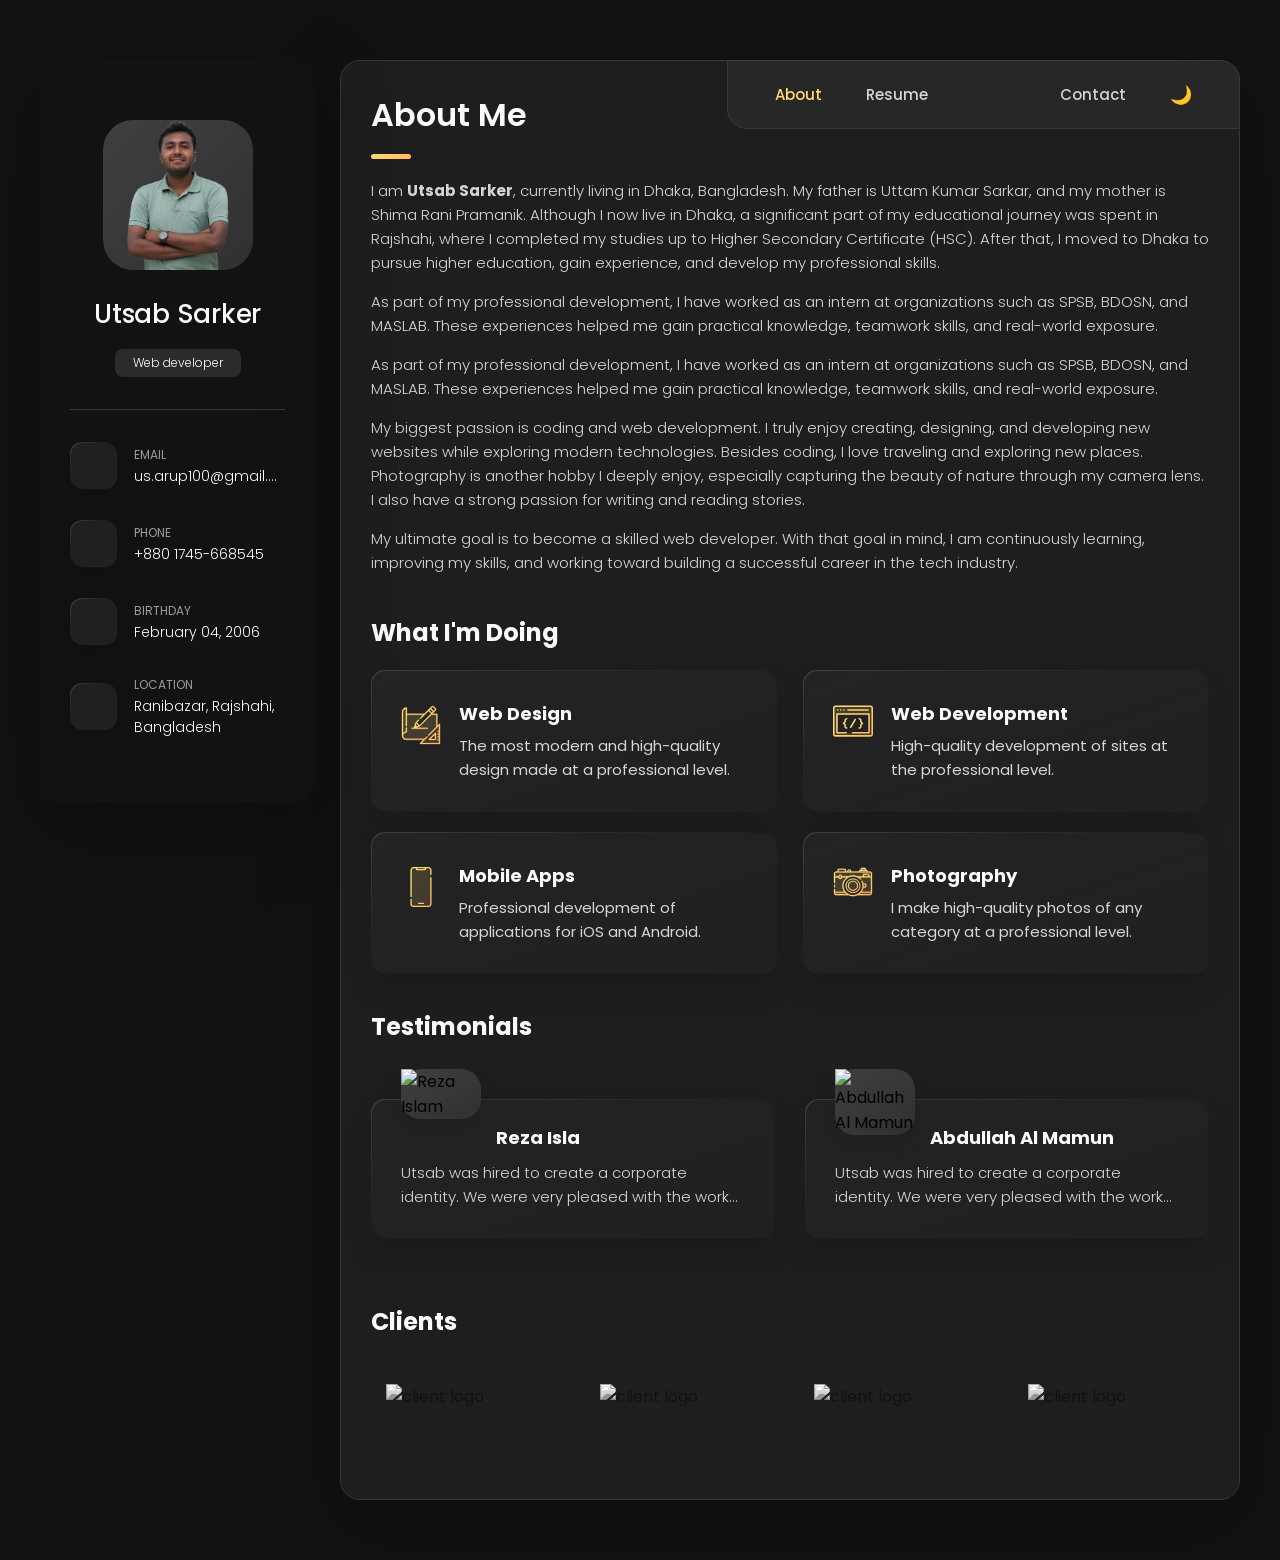
==== index.html @ db5eb5eb "Update index.html" ====
<!DOCTYPE html>
<html lang="en">

<head>
  <meta charset="UTF-8">
  <meta http-equiv="X-UA-Compatible" content="IE=edge">
  <meta name="viewport" content="width=device-width, initial-scale=1.0">
  <title>Utsab Sarker</title>

  <!--
    - favicon
  -->
  <link rel="shortcut icon" href="./assets/images/Utsab Sarker logo.png" type="image/x-icon">

  <!--
    - custom css link
  -->
  <link rel="stylesheet" href="./assets/css/style.css">

  <!--
    - google font link
  -->
  <link rel="preconnect" href="https://fonts.googleapis.com">
  <link rel="preconnect" href="https://fonts.gstatic.com" crossorigin>
  <link href="https://fonts.googleapis.com/css2?family=Poppins:wght@300;400;500;600&display=swap" rel="stylesheet">
</head>

  

<body>

  <!--
    - #MAIN
  -->

  <main>

    <!--
      - #SIDEBAR
    -->

    <aside class="sidebar" data-sidebar>

      <div class="sidebar-info">

        <figure class="avatar-box">
          <img src="./assets/images/Utsab Sarker.png" alt="Utsab Sarker" width="80">
        </figure>

        <div class="info-content">
          <h1 class="name" title="Utsab Sarker">Utsab Sarker</h1>

          <p class="title">Web developer</p>
        </div>

        <button class="info_more-btn" data-sidebar-btn>
          <span>Show Contacts</span>

          <ion-icon name="chevron-down"></ion-icon>
        </button>

      </div>

      <div class="sidebar-info_more">

        <div class="separator"></div>

        <ul class="contacts-list">

          <li class="contact-item">

            <div class="icon-box">
              <ion-icon name="mail-outline"></ion-icon>
            </div>

            <div class="contact-info">
              <p class="contact-title">Email</p>

              <a href="mailto:us.arup100@gmail.com" class="contact-link">us.arup100@gmail.com</a>
            </div>

          </li>

          <li class="contact-item">

            <div class="icon-box">
              <ion-icon name="phone-portrait-outline"></ion-icon>
            </div>

            <div class="contact-info">
              <p class="contact-title">Phone</p>

              <a href="tel:+8801745668545" class="contact-link">+880 1745-668545</a>
            </div>

          </li>

          <li class="contact-item">

            <div class="icon-box">
              <ion-icon name="calendar-outline"></ion-icon>
            </div>

            <div class="contact-info">
              <p class="contact-title">Birthday</p>

              <time datetime="2006-02-04">February 04, 2006</time>
            </div>

          </li>

          <li class="contact-item">

            <div class="icon-box">
              <ion-icon name="location-outline"></ion-icon>
            </div>

            <div class="contact-info">
              <p class="contact-title">Location</p>

              <address>Ranibazar, Rajshahi, Bangladesh</address>
            </div>

          </li>

        </ul>

        <div class="separator"></div>

        <ul class="social-list">

          <li class="social-item">
            <a href="https://www.facebook.com/share/14fmXNgjrkP/" class="social-link">
              <ion-icon name="logo-facebook"></ion-icon>
            </a>
          </li>

          

          <li class="social-item">
            <a href="https://www.instagram.com/_sarker_utsab_/" class="social-link">
              <ion-icon name="logo-instagram"></ion-icon>
            </a>
          </li>

          <li class="social-item">
            <a href="https://wa.me/8801745668545" class="social-link">
              <ion-icon name="logo-whatsapp"></ion-icon>
            </a>
          </li>

        </ul>

      </div>

    </aside>





    <!--
      - #main-content
    -->

    <div class="main-content">

      <!--
        - #NAVBAR
      -->

      <nav class="navbar">

        <ul class="navbar-list">

          <li class="navbar-item">
            <button class="navbar-link  active" data-nav-link>About</button>
          </li>

          <li class="navbar-item">
            <button class="navbar-link" data-nav-link>Resume</button>
          </li>

          <li class="navbar-item">
            <button class="navbar-link" data-nav-link></button>
          </li>

          <li class="navbar-item">
            <button class="navbar-link" data-nav-link></button>
          </li>

          <li class="navbar-item">
            <button class="navbar-link" data-nav-link>Contact</button>
          </li>

          <li class="navbar-item">
  <button class="navbar-link" id="themeBtn" onclick="toggleTheme()">
    🌙
  </button>
          </li>

        </ul>

      </nav>





      <!--
        - #ABOUT
      -->

      <article class="about  active" data-page="about">

        <header>
          <h2 class="h2 article-title">About me</h2>
        </header>

        <section class="about-text">
          <p>
            I am <b>Utsab Sarker</b>, currently living in Dhaka, Bangladesh. My father is Uttam Kumar Sarkar, and my mother is Shima Rani Pramanik. Although I now live in Dhaka, a significant part of my educational journey was spent in Rajshahi, where I completed my studies up to Higher Secondary Certificate (HSC). After that, I moved to Dhaka to pursue higher education, gain experience, and develop my professional skills.
          </p>

          <p>
            As part of my professional development, I have worked as an intern at organizations such as SPSB, BDOSN, and MASLAB. These experiences helped me gain practical knowledge, teamwork skills, and real-world exposure.
          </p>

          <p>As part of my professional development, I have worked as an intern at organizations such as SPSB, BDOSN, and MASLAB. These experiences helped me gain practical knowledge, teamwork skills, and real-world exposure.</p>
       
<p>My biggest passion is coding and web development. I truly enjoy creating, designing, and developing new websites while exploring modern technologies. Besides coding, I love traveling and exploring new places. Photography is another hobby I deeply enjoy, especially capturing the beauty of nature through my camera lens. I also have a strong passion for writing and reading stories.</p>

<p>My ultimate goal is to become a skilled web developer. With that goal in mind, I am continuously learning, improving my skills, and working toward building a successful career in the tech industry.</p>
          
        </section>


        <!--
          - service
        -->

        <section class="service">

          <h3 class="h3 service-title">What i'm doing</h3>

          <ul class="service-list">

            <li class="service-item">

              <div class="service-icon-box">
                <img src="./assets/images/icon-design.svg
                " alt="design icon" width="40">
              </div>

              <div class="service-content-box">
                <h4 class="h4 service-item-title">Web design</h4>

                <p class="service-item-text">
                  The most modern and high-quality design made at a professional level.
                </p>
              </div>

            </li>

            <li class="service-item">

              <div class="service-icon-box">
                <img src="./assets/images/icon-dev.svg" alt="Web development icon" width="40">
              </div>

              <div class="service-content-box">
                <h4 class="h4 service-item-title">Web development</h4>

                <p class="service-item-text">
                  High-quality development of sites at the professional level.
                </p>
              </div>

            </li>

            <li class="service-item">

              <div class="service-icon-box">
                <img src="./assets/images/icon-app.svg" alt="mobile app icon" width="40">
              </div>

              <div class="service-content-box">
                <h4 class="h4 service-item-title">Mobile apps</h4>

                <p class="service-item-text">
                  Professional development of applications for iOS and Android.
                </p>
              </div>

            </li>

            <li class="service-item">

              <div class="service-icon-box">
                <img src="./assets/images/icon-photo.svg" alt="camera icon" width="40">
              </div>

              <div class="service-content-box">
                <h4 class="h4 service-item-title">Photography</h4>

                <p class="service-item-text">
                  I make high-quality photos of any category at a professional level.
                </p>
              </div>

            </li>

          </ul>

        </section>


        <!--
          - testimonials
        -->

        <section class="testimonials">

          <h3 class="h3 testimonials-title">Testimonials</h3>

          <ul class="testimonials-list has-scrollbar">

            <li class="testimonials-item">
              <div class="content-card" data-testimonials-item>

                <figure class="testimonials-avatar-box">
                  <img src="./assets/images/avatar-1.png" alt="Reza Islam" width="60" data-testimonials-avatar>
                </figure>

                <h4 class="h4 testimonials-item-title" data-testimonials-title>Reza Isla</h4>

                <div class="testimonials-text" data-testimonials-text>
                  <p>
                    Utsab was hired to create a corporate identity. We were very pleased with the work done. He has a
                    lot of experience
                    and is very concerned about the needs of client.   </p>
                </div>

              </div>
            </li>

            <li class="testimonials-item">
              <div class="content-card" data-testimonials-item>

                <figure class="testimonials-avatar-box">
                  <img src="./assets/images/avatar-2.png" alt="Abdullah Al Mamun" width="60" data-testimonials-avatar>
                </figure>

                <h4 class="h4 testimonials-item-title" data-testimonials-title>Abdullah Al Mamun</h4>

                <div class="testimonials-text" data-testimonials-text>
                  <p>
                    Utsab was hired to create a corporate identity. We were very pleased with the work done. He has a
                    lot of experience
                    and is very concerned about the needs of client. 
                  </p>
                </div>

              </div>
            </li>

            <li class="testimonials-item">
              <div class="content-card" data-testimonials-item>

                <figure class="testimonials-avatar-box">
                  <img src="./assets/images/avatar-3.png" alt="Md. Mursalin Pervez" width="60" data-testimonials-avatar>
                </figure>

                <h4 class="h4 testimonials-item-title" data-testimonials-title>Md. Mursalin Pervez</h4>

                <div class="testimonials-text" data-testimonials-text>
                  <p>
                    Utsab was hired to create a corporate identity. We were very pleased with the work done. He has a
                    lot of experience
                    and is very concerned about the needs of client. 
                  </p>
                </div>

              </div>
            </li>


          </ul>

        </section>


        <!--
          - testimonials modal
        -->

        <div class="modal-container" data-modal-container>

          <div class="overlay" data-overlay></div>

          <section class="testimonials-modal">

            <button class="modal-close-btn" data-modal-close-btn>
              <ion-icon name="close-outline"></ion-icon>
            </button>

            <div class="modal-img-wrapper">
              <figure class="modal-avatar-box">
                <img src="./assets/images/avatar-1.png" alt="Daniel lewis" width="80" data-modal-img>
              </figure>

              <img src="./assets/images/icon-quote.svg" alt="quote icon">
            </div>

            <div class="modal-content">

              <h4 class="h3 modal-title" data-modal-title>Daniel lewis</h4>

              <time datetime="2021-06-14">14 June, 2021</time>

              <div data-modal-text>
                <p>
                  Richard was hired to create a corporate identity. We were very pleased with the work done. She has a
                  lot of experience
                  and is very concerned about the needs of client. Lorem ipsum dolor sit amet, ullamcous cididt
                  consectetur adipiscing
                  elit, seds do et eiusmod tempor incididunt ut laborels dolore magnarels alia.
                </p>
              </div>

            </div>

          </section>

        </div>


        <!--
          - clients
        -->

        <section class="clients">

          <h3 class="h3 clients-title">Clients</h3>

          <ul class="clients-list has-scrollbar">

            <li class="clients-item">
              <a href="#">
                <img src="./assets/images/logo-1-color.png" alt="client logo">
              </a>
            </li>

            <li class="clients-item">
              <a href="#">
                <img src="./assets/images/logo-2-color.png" alt="client logo">
              </a>
            </li>

            <li class="clients-item">
              <a href="#">
                <img src="./assets/images/logo-3-color.png" alt="client logo">
              </a>
            </li>

            <li class="clients-item">
              <a href="#">
                <img src="./assets/images/logo-4-color.png" alt="client logo">
              </a>
            </li>

            <li class="clients-item">
              <a href="#">
                <img src="./assets/images/logo-5-color.png" alt="client logo">
              </a>
            </li>

            <li class="clients-item">
              <a href="#">
                <img src="./assets/images/logo-6-color.png" alt="client logo">
              </a>
            </li>

          </ul>

        </section>

      </article>





      <!--
        - #RESUME
      -->

      <article class="resume" data-page="resume">

        <header>
          <h2 class="h2 article-title">Resume</h2>
        </header>

        <section class="timeline">

          <div class="title-wrapper">
            <div class="icon-box">
              <ion-icon name="book-outline"></ion-icon>
            </div>

            <h3 class="h3">Education</h3>
          </div>

          <ol class="timeline-list">
            
            <li class="timeline-item">

              <h4 class="h4 timeline-item-title"> 🎓 Higher secondary School Certificate (HSC) </h4>
<h5 class="h5 timeline-item-subtitle">
              𖠿 Rajshahi Govt. Model School & College, Rajshahi</h5>
              <div class="grade-box">
  <h5 class="h5 timeline-item-subtitle">
    ✍︎ Grade <span class="grade-score"> 4.83</span> Out of 5.00
  </h5>
              </div>

              <span>2022-2024</span>

              <p class="timeline-text">
                Nemo enims ipsam voluptatem, blanditiis praesentium voluptum delenit atque corrupti, quos dolores et
                quas molestias
                exceptur.
              </p>

            </li>

            <li class="timeline-item">

              <h4 class="h4 timeline-item-title">🎓 secondary School Certificate (SSC) </h4>
<h5 class="h5 timeline-item-subtitle">𖠿 Kaligram Dodangi High School, Manda, Naogaon</h5>
              <div class="grade-box">
  <h5 class="h5 timeline-item-subtitle">
    ✍︎ Grade <span class="grade-score">5.00</span> Out of 5.00
  </h5>
              </div>
              <span>2020-2022</span>

              <p class="timeline-text">
                Nemo enims ipsam voluptatem, blanditiis praesentium voluptum delenit atque corrupti, quos dolores et
                quas molestias
                exceptur.
              </p>

            </li>

            <li class="timeline-item">

              <h4 class="h4 timeline-item-title">🎓 Junior School Certificate (JSC)</h4>
              <h5 class="h5 timeline-item-subtitle">𖠿 Kaligram Dodangi High School, Manda, Naogaon</h5>
              <div class="grade-box">
  <h5 class="h5 timeline-item-subtitle">
   ✍︎ Grade <span class="grade-score">5.00</span> Out of 5.00
  </h5>
              </div>
              <span>2017-2019</span>

              <p class="timeline-text">
                After completing my Primary School Certificate (PSC) examination, I was admitted to Kaligram Dodangi High School in Class Six. I continued my studies there up to Class Eight. Afterwards, I appeared in the Junior School Certificate (JSC) examination and successfully passed it.
              </p>

            </li>

            <li class="timeline-item">

              <h4 class="h4 timeline-item-title">🎓 Primary School Certificate (PSC)</h4>
              <h5 class="h5 timeline-item-subtitle">𖠿 Kaligram Kirtoli Government Primary School, Manda, Naogaon</h5>
              <div class="grade-box">
  <h5 class="h5 timeline-item-subtitle">
   ✍︎ Grade <span class="grade-score">5.00</span> Out of 5.00
  </h5>
              </div>

              <span>2011-2016</span>

              <p class="timeline-text">
                I began my educational journey in 2011 by enrolling in the pre-primary class at Boromolluk Government Primary School in my native village. I studied there up to Class Four. Later, I enrolled in Kaligram Kirtoli Government Primary School in a nearby village for Class Five, and from there I completed my Primary School Certificate (PSC) examination.
              </p>

            </li>

          </ol>

        </section>

        <section class="timeline">

          <div class="title-wrapper">
            <div class="icon-box">
              <ion-icon name="book-outline"></ion-icon>
            </div>

            <h3 class="h3">Clubs & Organizations</h3>
          </div>

          <ol class="timeline-list">

            


<li class="timeline-item">
              <h4 class="h4 timeline-item-title">Agamir Shomoy Career Club</h4>
              <span>• May 22, 2026 - Present</span>
<div class="grade-box">
  <h5 class="h5 timeline-item-subtitle">Member</h5>
              </div>
<p class="timeline-text">
                Recently, I joined Agamir Shomoy Career Club, a platform dedicated to guiding and empowering young people through career-focused seminars, training sessions, and skill development activities. Through this club, I hope to gain proper career guidance, enhance my communication and leadership abilities, and prepare myself as a skilled and capable individual for the future.              </p>
</li>

<li class="timeline-item"><h4 class="h4 timeline-item-title" 
  style="display: flex; align-items: center; gap: 8px;"> <a href="https://maslab.org/" target="_blank"
       style="display: flex; align-items: center; gap: 8px; text-decoration: none; color: inherit;">

      <img 
       src="https://maslab.org/wp-content/uploads/2024/03/MASLab-Logo-1-1.png" 
        alt="MASLab Logo"
        style="width: 22px; height: 22px; border-radius: 50%; object-fit: cover;"
      > Maqsudul Alam Science Laboratory (MASLab) </a> </h4>

              <span>• July 01, 2025 - Present</span>
<div class="grade-box">
  <h5 class="h5 timeline-item-subtitle">Volunteer</h5>
              </div>
</li>


<li class="timeline-item">

  <h4 class="h4 timeline-item-title" 
      style="display: flex; align-items: center; gap: 8px;">

    <a href="https://www.bdosn.org/" target="_blank"
       style="display: flex; align-items: center; gap: 8px; text-decoration: none; color: inherit;">

      <img 
        src="https://www.bdosn.org/images/bdosn-logo-128.png" 
        alt="BdOSN Logo"
        style="width: 22px; height: 22px; border-radius: 50%; object-fit: cover;"
      >Bangladesh Open Source Network (BdOSN)

    </a>

  </h4>

  <span>• July 01, 2025 - Present</span>

  <div class="grade-box">
    <h5 class="h5 timeline-item-subtitle">Volunteer</h5>
  </div>

</li>

<li class="timeline-item"><h4 class="h4 timeline-item-title" 
  style="display: flex; align-items: center; gap: 8px;"> <a href="https://spsb.org/" target="_blank"
       style="display: flex; align-items: center; gap: 8px; text-decoration: none; color: inherit;">

      <img 
       src="https://spsb.org/wp-content/uploads/2023/12/Unknown-removebg-preview.png" 
        alt="SPSB Logo"
        style="width: 22px; height: 22px; border-radius: 50%; object-fit: cover;"
      > Society for the Popularization of Science, Bangladesh (SPSB) </a> </h4>
  
              <span>• July 01, 2025 - Present</span>
<div class="grade-box">
  <h5 class="h5 timeline-item-subtitle">Volunteer</h5>
              </div>

<p class="timeline-text">
                 After coming to Dhaka, I became involved as a volunteer with Bondhushava as well as several other organizations, including SPSB, BDOSN, and MASLAB. By participating in various activities and programs, I have been working to develop my skills in communication, leadership, teamwork, and organizational abilities.              </p>
            </li>

<li class="timeline-item"><h4 class="h4 timeline-item-title" 
  style="display: flex; align-items: center; gap: 8px;"> <a href="https://www.bondhushava.com/" target="_blank"
       style="display: flex; align-items: center; gap: 8px; text-decoration: none; color: inherit;">

      <img 
       src="https://encrypted-tbn0.gstatic.com/images?q=tbn:ANd9GcQYVoxdGE3XfP49zUA-AySViB1J1dc1CEkbMA&s" 
        alt="Bondhushava Logo"
        style="width: 22px; height: 22px; border-radius: 50%; object-fit: cover;"
      >

      Prothom Alo Bondhushava, Dhaka Mahanagar

    </a>

  </h4>

              <span>• July 01, 2025 - Present</span>
<div class="grade-box">
  <h5 class="h5 timeline-item-subtitle">General Member</h5>
              </div>

<p class="timeline-text">
                In mid-2025, I moved to Dhaka and became directly involved with Prothom Alo Bondhushava, Dhaka Mahanagar. Since then, I have actively participated in various organizational, cultural, and social activities, continuing my engagement in volunteer work, event management, and community-focused initiatives.              </p>
            </li>

<li class="timeline-item">

  <h4 class="h4 timeline-item-title" 
      style="display: flex; align-items: center; gap: 8px;">

    <a href="https://pabsraj.wordpress.com/" target="_blank"
       style="display: flex; align-items: center; gap: 8px; text-decoration: none; color: inherit;">

      <img 
        src="https://pabsraj.wordpress.com/wp-content/uploads/2024/09/cropped-picsart_24-06-13_12-40-57-801.png" 
        alt="PABSRaj Logo"
        style="width: 22px; height: 22px; border-radius: 50%; object-fit: cover;"
      >Prothom Alo Bondhushava, Rajshahi</a></h4>
              <span>• January 01, 2025 - December 31, 2025</span>
<div class="grade-box">
  <h5 class="h5 timeline-item-subtitle">Vice President</h5>
              </div>
  <p>╰──────╮</p>
<span>• January 01, 2024 - December 31, 2024</span>
<div class="grade-box">
  <h5 class="h5 timeline-item-subtitle">General Secretary</h5>
              </div>
<p>╰──────╮</p>
<span>• January 01, 2023 - December 31, 2023</span>
<div class="grade-box">
  <h5 class="h5 timeline-item-subtitle">Executive Member </h5>
              </div>

              <p class="timeline-text">
                From 2023 to 2025, I actively worked with Prothom Alo Bondhushava, Rajshahi in different terms and positions, contributing to the planning and execution of various organizational and social activities. During this period, I gained experience in organizing cultural programs, volunteer initiatives, literary activities, and social awareness campaigns. Through teamwork, leadership, and coordination, I played a role in making the organization’s activities more engaging and impactful.              </p>
            </li>


          </ol>

        </section>

        <section class="skill">

          <h3 class="h3 skills-title">My skills</h3>

          <ul class="skills-list content-card">

            <li class="skills-item">

              <div class="title-wrapper">
                <h5 class="h5">Web design</h5>
                <data value="80">80%</data>
              </div>

              <div class="skill-progress-bg">
                <div class="skill-progress-fill" style="width: 80%;"></div>
              </div>

            </li>

            <li class="skills-item">

              <div class="title-wrapper">
                <h5 class="h5">Graphic design</h5>
                <data value="70">70%</data>
              </div>

              <div class="skill-progress-bg">
                <div class="skill-progress-fill" style="width: 70%;"></div>
              </div>

            </li>

            <li class="skills-item">

              <div class="title-wrapper">
                <h5 class="h5">Branding</h5>
                <data value="90">90%</data>
              </div>

              <div class="skill-progress-bg">
                <div class="skill-progress-fill" style="width: 90%;"></div>
              </div>

            </li>

            <li class="skills-item">

              <div class="title-wrapper">
                <h5 class="h5">WordPress</h5>
                <data value="50">50%</data>
              </div>

              <div class="skill-progress-bg">
                <div class="skill-progress-fill" style="width: 50%;"></div>
              </div>

            </li>

          </ul>

        </section>

      </article>





      <!--
        - #PORTFOLIO
      -->

      <article class="portfolio" data-page="portfolio">

        <header>
          <h2 class="h2 article-title">Portfolio</h2>
        </header>

        <section class="projects">

          <ul class="filter-list">

            <li class="filter-item">
              <button class="active" data-filter-btn>All</button>
            </li>

            <li class="filter-item">
              <button data-filter-btn>Web design</button>
            </li>

            <li class="filter-item">
              <button data-filter-btn>Applications</button>
            </li>

            <li class="filter-item">
              <button data-filter-btn>Web development</button>
            </li>

          </ul>

          <div class="filter-select-box">

            <button class="filter-select" data-select>

              <div class="select-value" data-selecct-value>Select category</div>

              <div class="select-icon">
                <ion-icon name="chevron-down"></ion-icon>
              </div>

            </button>

            <ul class="select-list">

              <li class="select-item">
                <button data-select-item>All</button>
              </li>

              <li class="select-item">
                <button data-select-item>Web design</button>
              </li>

              <li class="select-item">
                <button data-select-item>Applications</button>
              </li>

              <li class="select-item">
                <button data-select-item>Web development</button>
              </li>

            </ul>

          </div>

          <ul class="project-list">

            <li class="project-item  active" data-filter-item data-category="web development">
              <a href="#">

                <figure class="project-img">
                  <div class="project-item-icon-box">
                    <ion-icon name="eye-outline"></ion-icon>
                  </div>

                  <img src="./assets/images/project-1.jpg" alt="finance" loading="lazy">
                </figure>

                <h3 class="project-title">Finance</h3>

                <p class="project-category">Web development</p>

              </a>
            </li>

            <li class="project-item  active" data-filter-item data-category="web development">
              <a href="#">

                <figure class="project-img">
                  <div class="project-item-icon-box">
                    <ion-icon name="eye-outline"></ion-icon>
                  </div>

                  <img src="./assets/images/project-2.png" alt="orizon" loading="lazy">
                </figure>

                <h3 class="project-title">Orizon</h3>

                <p class="project-category">Web development</p>

              </a>
            </li>

            <li class="project-item  active" data-filter-item data-category="web design">
              <a href="#">

                <figure class="project-img">
                  <div class="project-item-icon-box">
                    <ion-icon name="eye-outline"></ion-icon>
                  </div>

                  <img src="./assets/images/project-3.jpg" alt="fundo" loading="lazy">
                </figure>

                <h3 class="project-title">Fundo</h3>

                <p class="project-category">Web design</p>

              </a>
            </li>

            <li class="project-item  active" data-filter-item data-category="applications">
              <a href="#">

                <figure class="project-img">
                  <div class="project-item-icon-box">
                    <ion-icon name="eye-outline"></ion-icon>
                  </div>

                  <img src="./assets/images/project-4.png" alt="brawlhalla" loading="lazy">
                </figure>

                <h3 class="project-title">Brawlhalla</h3>

                <p class="project-category">Applications</p>

              </a>
            </li>

            <li class="project-item  active" data-filter-item data-category="web design">
              <a href="#">

                <figure class="project-img">
                  <div class="project-item-icon-box">
                    <ion-icon name="eye-outline"></ion-icon>
                  </div>

                  <img src="./assets/images/project-5.png" alt="dsm." loading="lazy">
                </figure>

                <h3 class="project-title">DSM.</h3>

                <p class="project-category">Web design</p>

              </a>
            </li>

            <li class="project-item  active" data-filter-item data-category="web design">
              <a href="#">

                <figure class="project-img">
                  <div class="project-item-icon-box">
                    <ion-icon name="eye-outline"></ion-icon>
                  </div>

                  <img src="./assets/images/project-6.png" alt="metaspark" loading="lazy">
                </figure>

                <h3 class="project-title">MetaSpark</h3>

                <p class="project-category">Web design</p>

              </a>
            </li>

            <li class="project-item  active" data-filter-item data-category="web development">
              <a href="#">

                <figure class="project-img">
                  <div class="project-item-icon-box">
                    <ion-icon name="eye-outline"></ion-icon>
                  </div>

                  <img src="./assets/images/project-7.png" alt="summary" loading="lazy">
                </figure>

                <h3 class="project-title">Summary</h3>

                <p class="project-category">Web development</p>

              </a>
            </li>

            <li class="project-item  active" data-filter-item data-category="applications">
              <a href="#">

                <figure class="project-img">
                  <div class="project-item-icon-box">
                    <ion-icon name="eye-outline"></ion-icon>
                  </div>

                  <img src="./assets/images/project-8.jpg" alt="task manager" loading="lazy">
                </figure>

                <h3 class="project-title">Task Manager</h3>

                <p class="project-category">Applications</p>

              </a>
            </li>

            <li class="project-item  active" data-filter-item data-category="web development">
              <a href="#">

                <figure class="project-img">
                  <div class="project-item-icon-box">
                    <ion-icon name="eye-outline"></ion-icon>
                  </div>

                  <img src="./assets/images/project-9.png" alt="arrival" loading="lazy">
                </figure>

                <h3 class="project-title">Arrival</h3>

                <p class="project-category">Web development</p>

              </a>
            </li>

          </ul>

        </section>

      </article>





      <!--
        - #BLOG
      -->

      <article class="blog" data-page="blog">

        <header>
          <h2 class="h2 article-title">Blog</h2>
        </header>

        <section class="blog-posts">

          <ul class="blog-posts-list">

            <li class="blog-post-item">
              <a href="#">

                <figure class="blog-banner-box">
                  <img src="./assets/images/blog-1.jpg" alt="Design conferences in 2022" loading="lazy">
                </figure>

                <div class="blog-content">

                  <div class="blog-meta">
                    <p class="blog-category">Design</p>

                    <span class="dot"></span>

                    <time datetime="2022-02-23">Fab 23, 2022</time>
                  </div>

                  <h3 class="h3 blog-item-title">Design conferences in 2022</h3>

                  <p class="blog-text">
                    Veritatis et quasi architecto beatae vitae dicta sunt, explicabo.
                  </p>

                </div>

              </a>
            </li>

            <li class="blog-post-item">
              <a href="#">

                <figure class="blog-banner-box">
                  <img src="./assets/images/blog-2.jpg" alt="Best fonts every designer" loading="lazy">
                </figure>

                <div class="blog-content">

                  <div class="blog-meta">
                    <p class="blog-category">Design</p>

                    <span class="dot"></span>

                    <time datetime="2022-02-23">Fab 23, 2022</time>
                  </div>

                  <h3 class="h3 blog-item-title">Best fonts every designer</h3>

                  <p class="blog-text">
                    Sed ut perspiciatis, nam libero tempore, cum soluta nobis est eligendi.
                  </p>

                </div>

              </a>
            </li>

            <li class="blog-post-item">
              <a href="#">

                <figure class="blog-banner-box">
                  <img src="./assets/images/blog-3.jpg" alt="Design digest #80" loading="lazy">
                </figure>

                <div class="blog-content">

                  <div class="blog-meta">
                    <p class="blog-category">Design</p>

                    <span class="dot"></span>

                    <time datetime="2022-02-23">Fab 23, 2022</time>
                  </div>

                  <h3 class="h3 blog-item-title">Design digest #80</h3>

                  <p class="blog-text">
                    Excepteur sint occaecat cupidatat no proident, quis nostrum exercitationem ullam corporis suscipit.
                  </p>

                </div>

              </a>
            </li>

            <li class="blog-post-item">
              <a href="#">

                <figure class="blog-banner-box">
                  <img src="./assets/images/blog-4.jpg" alt="UI interactions of the week" loading="lazy">
                </figure>

                <div class="blog-content">

                  <div class="blog-meta">
                    <p class="blog-category">Design</p>

                    <span class="dot"></span>

                    <time datetime="2022-02-23">Fab 23, 2022</time>
                  </div>

                  <h3 class="h3 blog-item-title">UI interactions of the week</h3>

                  <p class="blog-text">
                    Enim ad minim veniam, consectetur adipiscing elit, quis nostrud exercitation ullamco laboris nisi.
                  </p>

                </div>

              </a>
            </li>

            <li class="blog-post-item">
              <a href="#">

                <figure class="blog-banner-box">
                  <img src="./assets/images/blog-5.jpg" alt="The forgotten art of spacing" loading="lazy">
                </figure>

                <div class="blog-content">

                  <div class="blog-meta">
                    <p class="blog-category">Design</p>

                    <span class="dot"></span>

                    <time datetime="2022-02-23">Fab 23, 2022</time>
                  </div>

                  <h3 class="h3 blog-item-title">The forgotten art of spacing</h3>

                  <p class="blog-text">
                    Maxime placeat, sed do eiusmod tempor incididunt ut labore et dolore magna aliqua.
                  </p>

                </div>

              </a>
            </li>

            <li class="blog-post-item">
              <a href="#">

                <figure class="blog-banner-box">
                  <img src="./assets/images/blog-6.jpg" alt="Design digest #79" loading="lazy">
                </figure>

                <div class="blog-content">

                  <div class="blog-meta">
                    <p class="blog-category">Design</p>

                    <span class="dot"></span>

                    <time datetime="2022-02-23">Fab 23, 2022</time>
                  </div>

                  <h3 class="h3 blog-item-title">Design digest #79</h3>

                  <p class="blog-text">
                    Optio cumque nihil impedit uo minus quod maxime placeat, velit esse cillum.
                  </p>

                </div>

              </a>
            </li>

          </ul>

        </section>

      </article>





      <!--
        - #CONTACT
      -->

      <article class="contact" data-page="contact">

        <header>
          <h2 class="h2 article-title">Contact</h2>
        </header>

        <section class="mapbox" data-mapbox>
          <figure>
            <iframe
  src="https://www.google.com/maps?q=Ranibazar+Road+Rajshahi&output=embed"
  width="100%"
  height="450"
  style="border:0;"
  allowfullscreen=""
  loading="lazy"
  referrerpolicy="no-referrer-when-downgrade">
            </iframe>
          </figure>
        </section>

        <section class="contact-form">

  <h3 class="h3 form-title">Contact Form</h3>

  <form id="contact-form" action="https://formspree.io/f/xbdbkdgj" method="POST" class="form">

    <div class="input-wrapper">
      <input type="text" name="fullname" class="form-input"
        placeholder="Full name" required>

      <input type="email" name="email" class="form-input"
        placeholder="Email address" required>
    </div>

    <textarea name="message" class="form-input"
      placeholder="Your Message" required></textarea>

    <button class="form-btn" type="submit">
      <ion-icon name="paper-plane"></ion-icon>
      <span>Send Message</span>
    </button>

  </form>

</section>


      </article>

    </div>

  </main>






  <!--
    - custom js link
  -->
  <script src="./assets/js/script.js"></script>

  <!--
    - ionicon link
  -->
  <script type="module" src="https://unpkg.com/ionicons@5.5.2/dist/ionicons/ionicons.esm.js"></script>
  <script nomodule src="https://unpkg.com/ionicons@5.5.2/dist/ionicons/ionicons.js"></script>
  <!-- SweetAlert2 -->
<script src="https://cdn.jsdelivr.net/npm/sweetalert2@11"></script>



  <script>
function toggleTheme() {
  document.body.classList.toggle("dark-theme");
  document.body.classList.toggle("light-theme");

  const btn = document.getElementById("themeBtn");

  if (document.body.classList.contains("dark-theme")) {
    btn.innerHTML = "☀️";
  } else {
    btn.innerHTML = "🌙";
  }
}
  </script>
  
</body>

</html>
---- assets/css/style.css ----
:root {

  /**
   * colors
   */

  /* gradient */

  --bg-gradient-onyx: linear-gradient(
    to bottom right, 
    hsl(240, 1%, 25%) 3%, 
    hsl(0, 0%, 19%) 97%
  );
  --bg-gradient-jet: linear-gradient(
    to bottom right, 
    hsla(240, 1%, 18%, 0.251) 0%, 
    hsla(240, 2%, 11%, 0) 100%
  ), hsl(240, 2%, 13%);
  --bg-gradient-yellow-1: linear-gradient(
    to bottom right, 
    hsl(45, 100%, 71%) 0%, 
    hsla(36, 100%, 69%, 0) 50%
  );
  --bg-gradient-yellow-2: linear-gradient(
    135deg, 
    hsla(45, 100%, 71%, 0.251) 0%, 
    hsla(35, 100%, 68%, 0) 59.86%
  ), hsl(240, 2%, 13%);
  --border-gradient-onyx: linear-gradient(
    to bottom right, 
    hsl(0, 0%, 25%) 0%, 
    hsla(0, 0%, 25%, 0) 50%
  );
  --text-gradient-yellow: linear-gradient(
    to right, 
    hsl(45, 100%, 72%), 
    hsl(35, 100%, 68%)
  );

  /* solid */

  --jet: hsl(0, 0%, 22%);
  --onyx: hsl(240, 1%, 17%);
  --eerie-black-1: hsl(240, 2%, 13%);
  --eerie-black-2: hsl(240, 2%, 12%);
  --smoky-black: hsl(0, 0%, 7%);
  --white-1: hsl(0, 0%, 100%);
  --white-2: hsl(0, 0%, 98%);
  --orange-yellow-crayola: hsl(45, 100%, 72%);
  --vegas-gold: hsl(45, 54%, 58%);
  --light-gray: hsl(0, 0%, 84%);
  --light-gray-70: hsla(0, 0%, 84%, 0.7);
  --bittersweet-shimmer: hsl(0, 43%, 51%);


	body.light-theme {

  --eerie-black-1: hsl(0, 0%, 96%);
  --eerie-black-2: hsl(0, 0%, 94%);
  --onyx: hsl(0, 0%, 98%);
  --jet: hsl(0, 0%, 92%);

  --white-1: hsl(0, 0%, 15%);
  --white-2: hsl(0, 0%, 25%);

  --light-gray: hsl(0, 0%, 45%);
  --light-gray-70: hsla(0, 0%, 45%, 0.7);
		--card-bg: hsl(0, 0%, 96%);
  --card-bg-2: hsl(0, 0%, 94%);
  --border-color: hsl(0, 0%, 85%);
	}
	

  /**
   * typography
   */

  /* font-family */
  --ff-poppins: 'Poppins', sans-serif;

  /* font-size */
  --fs-1: 24px;
  --fs-2: 18px;
  --fs-3: 17px;
  --fs-4: 16px;
  --fs-5: 15px;
  --fs-6: 14px;
  --fs-7: 13px;
  --fs-8: 11px;

  /* font-weight */
  --fw-300: 300;
  --fw-400: 400;
  --fw-500: 500;
  --fw-600: 600;

  /**
   * shadow
   */
  
  --shadow-1: -4px 8px 24px hsla(0, 0%, 0%, 0.25);
  --shadow-2: 0 16px 30px hsla(0, 0%, 0%, 0.25);
  --shadow-3: 0 16px 40px hsla(0, 0%, 0%, 0.25);
  --shadow-4: 0 25px 50px hsla(0, 0%, 0%, 0.15);
  --shadow-5: 0 24px 80px hsla(0, 0%, 0%, 0.25);

  /**
   * transition
   */

  --transition-1: 0.25s ease;
  --transition-2: 0.5s ease-in-out;

}





/*-----------------------------------*\
  #RESET
\*-----------------------------------*/

*, *::before, *::after {
  margin: 0;
  padding: 0;
  box-sizing: border-box;
}

a { text-decoration: none; }

li { list-style: none; }

img, ion-icon, a, button, time, span { display: block; }

button {
  font: inherit;
  background: none;
  border: none;
  text-align: left;
  cursor: pointer;
}

input, textarea {
  display: block;
  width: 100%;
  background: none;
  font: inherit;
}

::selection {
  background: var(--orange-yellow-crayola);
  color: var(--smoky-black);
}

:focus { outline-color: var(--orange-yellow-crayola); }

html { font-family: var(--ff-poppins); }

body { background: var(--smoky-black); }





/*-----------------------------------*\
  #REUSED STYLE
\*-----------------------------------*/

.sidebar,
article {
  background: var(--eerie-black-2);
  border: 1px solid var(--jet);
  border-radius: 20px;
  padding: 15px;
  box-shadow: var(--shadow-1);
  z-index: 1;
}

.separator {
  width: 100%;
  height: 1px;
  background: var(--jet);
  margin: 16px 0;
}

.icon-box {
  position: relative;
  background: var(--border-gradient-onyx);
  width: 30px;
  height: 30px;
  border-radius: 8px;
  display: flex;
  justify-content: center;
  align-items: center;
  font-size: 16px;
  color: var(--orange-yellow-crayola);
  box-shadow: var(--shadow-1);
  z-index: 1;
}

.icon-box::before {
  content: "";
  position: absolute;
  inset: 1px;
  background: var(--eerie-black-1);
  border-radius: inherit;
  z-index: -1;
}

.icon-box ion-icon { --ionicon-stroke-width: 35px; }

article { display: none; }

article.active {
  display: block;
  animation: fade 0.5s ease backwards;
}

@keyframes fade {
  0% { opacity: 0; }
  100% { opacity: 1; }
}

.h2,
.h3,
.h4,
.h5 {
  color: var(--white-2);
  text-transform: capitalize;
}

.h2 { font-size: var(--fs-1); }

.h3 { font-size: var(--fs-2); }

.h4 { font-size: var(--fs-4); }

.h5 {
  font-size: var(--fs-7);
  font-weight: var(--fw-500);
}

.article-title {
  position: relative;
  padding-bottom: 7px;
}

.article-title::after {
  content: "";
  position: absolute;
  bottom: 0;
  left: 0;
  width: 30px;
  height: 3px;
  background: var(--text-gradient-yellow);
  border-radius: 3px;
}

.has-scrollbar::-webkit-scrollbar {
  width: 5px; /* for vertical scrollbar */
  height: 5px; /* for horizontal scrollbar */
}

.has-scrollbar::-webkit-scrollbar-track {
  background: var(--onyx);
  border-radius: 5px;
}

.has-scrollbar::-webkit-scrollbar-thumb {
  background: var(--orange-yellow-crayola);
  border-radius: 5px;
}

.has-scrollbar::-webkit-scrollbar-button { width: 20px; }

.content-card {
  position: relative;
  background: var(--border-gradient-onyx);
  padding: 15px;
  padding-top: 45px;
  border-radius: 14px;
  box-shadow: var(--shadow-2);
  cursor: pointer;
  z-index: 1;
}

.content-card::before {
  content: "";
  position: absolute;
  inset: 1px;
  background: var(--bg-gradient-jet);
  border-radius: inherit;
  z-index: -1;
}





/*-----------------------------------*\
  #MAIN
\*-----------------------------------*/

main {
  margin: 15px 12px;
  margin-bottom: 75px;
  min-width: 259px;
}





/*-----------------------------------*\
  #SIDEBAR
\*-----------------------------------*/

.sidebar {
  margin-bottom: 15px;
  max-height: 120px;
  overflow: hidden;
  transition: var(--transition-2);
}

.sidebar.active { max-height: 405px; }

.sidebar-info {
  position: relative;
  display: flex;
  justify-content: flex-start;
  align-items: center;
  gap: 15px;
}

.avatar-box {
  background: var(--bg-gradient-onyx);
  border-radius: 20px;
}

.info-content .name {
  color: var(--white-2);
  font-size: var(--fs-3);
  font-weight: var(--fw-500);
  letter-spacing: -0.25px;
  margin-bottom: 10px;
}

.info-content .title {
  color: var(--white-1);
  background: var(--onyx);
  font-size: var(--fs-8);
  font-weight: var(--fw-300);
  width: max-content;
  padding: 3px 12px;
  border-radius: 8px;
}

.info_more-btn {
  position: absolute;
  top: -15px;
  right: -15px;
  border-radius: 0 15px;
  font-size: 13px;
  color: var(--orange-yellow-crayola);
  background: var(--border-gradient-onyx);
  padding: 10px;
  box-shadow: var(--shadow-2);
  transition: var(--transition-1);
  z-index: 1;
}

.info_more-btn::before {
  content: "";
  position: absolute;
  inset: 1px;
  border-radius: inherit;
  background: var(--bg-gradient-jet);
  transition: var(--transition-1);
  z-index: -1;
}

.info_more-btn:hover,
.info_more-btn:focus { background: var(--bg-gradient-yellow-1); }

.info_more-btn:hover::before,
.info_more-btn:focus::before { background: var(--bg-gradient-yellow-2); }

.info_more-btn span { display: none; }

.sidebar-info_more {
  opacity: 0;
  visibility: hidden;
  transition: var(--transition-2);
}

.sidebar.active .sidebar-info_more {
  opacity: 1;
  visibility: visible;
}

.contacts-list {
  display: grid;
  grid-template-columns: 1fr;
  gap: 16px;
}

.contact-item {
  min-width: 100%;
  display: flex;
  align-items: center;
  gap: 16px;
}

.contact-info {
  max-width: calc(100% - 46px);
  width: calc(100% - 46px);
}

.contact-title {
  color: var(--light-gray-70);
  font-size: var(--fs-8);
  text-transform: uppercase;
  margin-bottom: 2px;
}

.contact-info :is(.contact-link, time, address) {
  color: var(--white-2);
  font-size: var(--fs-7);
}

.contact-info address { font-style: normal; }

.social-list {
  display: flex;
  justify-content: flex-start;
  align-items: center;
  gap: 15px;
  padding-bottom: 4px;
  padding-left: 7px;
}

.social-item .social-link {
  color: var(--light-gray-70);
  font-size: 18px;
}


.social-item .social-link:hover { color: var(--light-gray); }





/*-----------------------------------*\
  #NAVBAR
\*-----------------------------------*/

.navbar {
  position: fixed;
  bottom: 0;
  left: 0;
  width: 100%;
  background: hsla(240, 1%, 17%, 0.75);
  backdrop-filter: blur(10px);
  border: 1px solid var(--jet);
  border-radius: 12px 12px 0 0;
  box-shadow: var(--shadow-2);
  z-index: 5;
}

.navbar-list {
  display: flex;
  flex-wrap: wrap;
  justify-content: center;
  align-items: center;
  padding: 0 10px;
}

.navbar-link {
  color: var(--light-gray);
  font-size: var(--fs-8);
  padding: 20px 7px;
  transition: color var(--transition-1);
}

.navbar-link:hover,
.navbar-link:focus { color: var(--light-gray-70); }

.navbar-link.active { color: var(--orange-yellow-crayola); }





/*-----------------------------------*\
  #ABOUT
\*-----------------------------------*/

.about .article-title { margin-bottom: 15px; }

.about-text {
  color: var(--light-gray);
  font-size: var(--fs-6);
  font-weight: var(--fw-300);
  line-height: 1.6;
}

.about-text p { margin-bottom: 15px; }



/**
 * #service 
 */

.service { margin-bottom: 35px; }

.service-title { margin-bottom: 20px; }

.service-list {
  display: grid;
  grid-template-columns: 1fr;
  gap: 20px;
}

.service-item {
  position: relative;
  background: var(--border-gradient-onyx);
  padding: 20px;
  border-radius: 14px;
  box-shadow: var(--shadow-2);
  z-index: 1;
}

.service-item::before {
  content: "";
  position: absolute;
  inset: 1px;
  background: var(--bg-gradient-jet);
  border-radius: inherit;
  z-index: -1;
}

.service-icon-box { margin-bottom: 10px; }

.service-icon-box img { margin: auto; }

.service-content-box { text-align: center; }

.service-item-title { margin-bottom: 7px; }

.service-item-text {
  color: var(--light-gray);
  font-size: var(--fs-6);
  font-weight: var(--fw-3);
  line-height: 1.6;
}


/**
 * #testimonials 
 */

.testimonials { margin-bottom: 30px; }

.testimonials-title { margin-bottom: 20px; }

.testimonials-list {
  display: flex;
  justify-content: flex-start;
  align-items: flex-start;
  gap: 15px;
  margin: 0 -15px;
  padding: 25px 15px;
  padding-bottom: 35px;
  overflow-x: auto;
  scroll-behavior: smooth;
  overscroll-behavior-inline: contain;
  scroll-snap-type: inline mandatory;
}

.testimonials-item {
  min-width: 100%;
  scroll-snap-align: center;
}

.testimonials-avatar-box {
  position: absolute;
  top: 0;
  left: 0;
  transform: translate(15px, -25px);
  background: var(--bg-gradient-onyx);
  border-radius: 14px;
  box-shadow: var(--shadow-1);
}

.testimonials-item-title { margin-bottom: 7px; }

.testimonials-text {
  color: var(--light-gray);
  font-size: var(--fs-6);
  font-weight: var(--fw-300);
  line-height: 1.6;
  display: -webkit-box;
  line-clamp: 4;
  -webkit-line-clamp: 4;
  -webkit-box-orient: vertical;
  overflow: hidden;
}


/**
 * #testimonials-modal
 */

.modal-container {
  position: fixed;
  top: 0;
  left: 0;
  width: 100%;
  height: 100%;
  display: flex;
  justify-content: center;
  align-items: center;
  overflow-y: auto;
  overscroll-behavior: contain;
  z-index: 20;
  pointer-events: none;
  visibility: hidden;
}

.modal-container::-webkit-scrollbar { display: none; }

.modal-container.active {
  pointer-events: all;
  visibility: visible;
}

.overlay {
  position: fixed;
  top: 0;
  left: 0;
  width: 100%;
  height: 100vh;
  background: hsl(0, 0%, 5%);
  opacity: 0;
  visibility: hidden;
  pointer-events: none;
  z-index: 1;
  transition: var(--transition-1);
}

.overlay.active {
  opacity: 0.8;
  visibility: visible;
  pointer-events: all;
}

.testimonials-modal {
  background: var(--eerie-black-2);
  position: relative;
  padding: 15px;
  margin: 15px 12px;
  border: 1px solid var(--jet);
  border-radius: 14px;
  box-shadow: var(--shadow-5);
  transform: scale(1.2);
  opacity: 0;
  transition: var(--transition-1);
  z-index: 2;
}

.modal-container.active .testimonials-modal {
  transform: scale(1);
  opacity: 1;
}

.modal-close-btn {
  position: absolute;
  top: 15px;
  right: 15px;
  background: var(--onyx);
  border-radius: 8px;
  width: 32px;
  height: 32px;
  display: flex;
  justify-content: center;
  align-items: center;
  color: var(--white-2);
  font-size: 18px;
  opacity: 0.7;
}

.modal-close-btn:hover,
.modal-close-btn:focus { opacity: 1; }

.modal-close-btn ion-icon { --ionicon-stroke-width: 50px; }

.modal-avatar-box {
  background: var(--bg-gradient-onyx);
  width: max-content;
  border-radius: 14px;
  margin-bottom: 15px;
  box-shadow: var(--shadow-2);
}

.modal-img-wrapper > img { display: none; }

.modal-title { margin-bottom: 4px; }

.modal-content time {
  font-size: var(--fs-6);
  color: var(--light-gray-70);
  font-weight: var(--fw-300);
  margin-bottom: 10px;
}

.modal-content p {
  color: var(--light-gray);
  font-size: var(--fs-6);
  font-weight: var(--fw-300);
  line-height: 1.6;
}


/**
 * #clients 
 */

.clients { margin-bottom: 15px; }

.clients-list {
  display: flex;
  justify-content: flex-start;
  align-items: flex-start;
  gap: 15px;
  margin: 0 -15px;
  padding: 25px;
  padding-bottom: 25px;
  overflow-x: auto;
  scroll-behavior: smooth;
  overscroll-behavior-inline: contain;
  scroll-snap-type: inline mandatory;
  scroll-padding-inline: 25px;
}

.clients-item {
  min-width: 50%;
  scroll-snap-align: start;
}

.clients-item img {
  width: 100%;
  filter: grayscale(1);
  transition: var(--transition-1);
}

.clients-item img:hover { filter: grayscale(0); }





/*-----------------------------------*\
  #RESUME
\*-----------------------------------*/

.article-title { margin-bottom: 30px; }


/**
 * education and experience 
 */

.timeline { margin-bottom: 30px; }

.timeline .title-wrapper {
  display: flex;
  align-items: center;
  gap: 15px;
  margin-bottom: 25px;
}

.timeline-list {
  font-size: var(--fs-6);
  margin-left: 45px;
}

.timeline-item { position: relative; }

.timeline-item:not(:last-child) { margin-bottom: 20px; }

.timeline-item-title {
  font-size: var(--fs-6);
  line-height: 1.3;
  margin-bottom: 7px;
}

.timeline-list span {
  color: var(--vegas-gold);
  font-weight: var(--fw-400);
  line-height: 1.6;
}

.timeline-item:not(:last-child)::before {
  content: "";
  position: absolute;
  top: -25px;
  left: -30px;
  width: 1px;
  height: calc(100% + 50px);
  background: var(--jet);
}

.timeline-item::after {
  content: "";
  position: absolute;
  top: 5px;
  left: -33px;
  height: 6px;
  width: 6px;
  background: var(--text-gradient-yellow);
  border-radius: 50%;
  box-shadow: 0 0 0 4px var(--jet);
}

.timeline-text {
  color: var(--light-gray);
  font-weight: var(--fw-300);
  line-height: 1.6;
}


.grade-box {
  display: inline-block;
  padding: 6px 12px;
  border: 1px solid #ddd;
  border-radius: 12px;
  background: transparent;
  white-space: nowrap; /* পুরো বক্স এক লাইনে রাখবে */
}

.grade-box h5 {
  margin: 0;
  font-weight: normal;
  display: flex;       /* এক লাইনে সাজানোর জন্য */
  align-items: center;
  gap: 4px;
  white-space: nowrap; /* নিশ্চিতভাবে wrap বন্ধ */
}

.grade-score {
  font-weight: bold;
  color: green;
}

/**
 * skills 
 */

.skills-title { margin-bottom: 20px; }

.skills-list { padding: 20px; }


.skills-item:not(:last-child) { margin-bottom: 15px; }

.skill .title-wrapper {
  display: flex;
  align-items: center;
  gap: 5px;
  margin-bottom: 8px;
}

.skill .title-wrapper data {
  color: var(--light-gray);
  font-size: var(--fs-7);
  font-weight: var(--fw-300);
}

.skill-progress-bg {
  background: var(--jet);
  width: 100%;
  height: 8px;
  border-radius: 10px;
}

.skill-progress-fill {
  background: var(--text-gradient-yellow);
  height: 100%;
  border-radius: inherit;
}





/*-----------------------------------*\
  #PORTFOLIO
\*-----------------------------------*/

.filter-list { display: none; }

.filter-select-box {
  position: relative;
  margin-bottom: 25px;
}

.filter-select {
  background: var(--eerie-black-2);
  color: var(--light-gray);
  display: flex;
  justify-content: space-between;
  align-items: center;
  width: 100%;
  padding: 12px 16px;
  border: 1px solid var(--jet);
  border-radius: 14px;
  font-size: var(--fs-6);
  font-weight: var(--fw-300);
}

.filter-select.active .select-icon { transform: rotate(0.5turn); }

.select-list {
  background: var(--eerie-black-2);
  position: absolute;
  top: calc(100% + 6px);
  width: 100%;
  padding: 6px;
  border: 1px solid var(--jet);
  border-radius: 14px;
  z-index: 2;
  opacity: 0;
  visibility: hidden;
  pointer-events: none;
  transition: 0.15s ease-in-out;
}

.filter-select.active + .select-list {
  opacity: 1;
  visibility: visible;
  pointer-events: all;
}

.select-item button {
  background: var(--eerie-black-2);
  color: var(--light-gray);
  font-size: var(--fs-6);
  font-weight: var(--fw-300);
  text-transform: capitalize;
  width: 100%;
  padding: 8px 10px;
  border-radius: 8px;
}

.select-item button:hover { --eerie-black-2: hsl(240, 2%, 20%); }

.project-list {
  display: grid;
  grid-template-columns: 1fr;
  gap: 30px;
  margin-bottom: 10px;
}

.project-item { display: none; }

.project-item.active {
  display: block;
  animation: scaleUp 0.25s ease forwards;
}

@keyframes scaleUp {
  0% { transform: scale(0.5); }
  100% { transform: scale(1); }
}

.project-item > a { width: 100%; }

.project-img {
  position: relative;
  width: 100%;
  height: 200px;
  border-radius: 16px;
  overflow: hidden;
  margin-bottom: 15px;
}

.project-img::before {
  content: "";
  position: absolute;
  top: 0;
  left: 0;
  width: 100%;
  height: 100%;
  background: transparent;
  z-index: 1;
  transition: var(--transition-1);
}

.project-item > a:hover .project-img::before { background: hsla(0, 0%, 0%, 0.5); }

.project-item-icon-box {
  --scale: 0.8;

  background: var(--jet);
  color: var(--orange-yellow-crayola);
  position: absolute;
  top: 50%;
  left: 50%;
  transform: translate(-50%, -50%) scale(var(--scale));
  font-size: 20px;
  padding: 18px;
  border-radius: 12px;
  opacity: 0;
  z-index: 1;
  transition: var(--transition-1);
}

.project-item > a:hover .project-item-icon-box {
  --scale: 1;
  opacity: 1;
}

.project-item-icon-box ion-icon { --ionicon-stroke-width: 50px; }

.project-img img {
  width: 100%;
  height: 100%;
  object-fit: cover;
  transition: var(--transition-1);
}

.project-item > a:hover img { transform: scale(1.1); }

.project-title,
.project-category { margin-left: 10px; }

.project-title {
  color: var(--white-2);
  font-size: var(--fs-5);
  font-weight: var(--fw-400);
  text-transform: capitalize;
  line-height: 1.3;
}

.project-category {
  color: var(--light-gray-70);
  font-size: var(--fs-6);
  font-weight: var(--fw-300);
}





/*-----------------------------------*\
  #BLOG
\*-----------------------------------*/

.blog-posts { margin-bottom: 10px; }

.blog-posts-list {
  display: grid;
  grid-template-columns: 1fr;
  gap: 20px;
}

.blog-post-item > a {
  position: relative;
  background: var(--border-gradient-onyx);
  height: 100%;
  box-shadow: var(--shadow-4);
  border-radius: 16px;
  z-index: 1;
}

.blog-post-item > a::before {
  content: "";
  position: absolute;
  inset: 1px;
  border-radius: inherit;
  background: var(--eerie-black-1);
  z-index: -1;
}

.blog-banner-box {
  width: 100%;
  height: 200px;
  border-radius: 12px;
  overflow: hidden;
}

.blog-banner-box img {
  width: 100%;
  height: 100%;
  object-fit: cover;
  transition: var(--transition-1);
}

.blog-post-item > a:hover .blog-banner-box img { transform: scale(1.1); }

.blog-content { padding: 15px; }

.blog-meta {
  display: flex;
  justify-content: flex-start;
  align-items: center;
  gap: 7px;
  margin-bottom: 10px;
}

.blog-meta :is(.blog-category, time) {
  color: var(--light-gray-70);
  font-size: var(--fs-6);
  font-weight: var(--fw-300);
}

.blog-meta .dot {
  background: var(--light-gray-70);
  width: 4px;
  height: 4px;
  border-radius: 4px;
}

.blog-item-title {
  margin-bottom: 10px;
  line-height: 1.3;
  transition: var(--transition-1);
}

.blog-post-item > a:hover .blog-item-title { color: var(--orange-yellow-crayola); }

.blog-text {
  color: var(--light-gray);
  font-size: var(--fs-6);
  font-weight: var(--fw-300);
  line-height: 1.6;
}





/*-----------------------------------*\
  #CONTACT
\*-----------------------------------*/

.mapbox {
  position: relative;
  height: 250px;
  width: 100%;
  border-radius: 16px;
  margin-bottom: 30px;
  border: 1px solid var(--jet);
  overflow: hidden;
}

.mapbox figure { height: 100%; }

.mapbox iframe {
  width: 100%;
  height: 100%;
  border: none;
  
}

.contact-form { margin-bottom: 10px; }

.form-title { margin-bottom: 20px; }

.input-wrapper {
  display: grid;
  grid-template-columns: 1fr;
  gap: 25px;
  margin-bottom: 25px;
}

.form-input {
  color: var(--white-2);
  font-size: var(--fs-6);
  font-weight: var(--fw-400);
  padding: 13px 20px;
  border: 1px solid var(--jet);
  border-radius: 14px;
  outline: none;
}

.form-input::placeholder { font-weight: var(--fw-500); }

.form-input:focus { border-color: var(--black); }

textarea.form-input {
  min-height: 100px;
  height: 120px;
  max-height: 200px;
  resize: vertical;
  margin-bottom: 25px;
}

textarea.form-input::-webkit-resizer { display: none; }

.form-input:focus:invalid { border-color: var(--bittersweet-shimmer); }

.form-btn {
  position: relative;
  width: 100%;
  background: var(--border-gradient-onyx);
  color: var(--orange-yellow-crayola);
  display: flex;
  justify-content: center;
  align-items: center;
  gap: 10px;
  padding: 13px 20px;
  border-radius: 14px;
  font-size: var(--fs-6);
  text-transform: capitalize;
  box-shadow: var(--shadow-3);
  z-index: 1;
  transition: var(--transition-1);
}

.form-btn::before {
  content: "";
  position: absolute;
  inset: 1px;
  background: var(--bg-gradient-jet);
  border-radius: inherit;
  z-index: -1;
  transition: var(--transition-1);
}

.form-btn ion-icon { font-size: 16px; }

.form-btn:hover { background: var(--bg-gradient-yellow-1); }

.form-btn:hover::before { background: var(--bg-gradient-yellow-2); }

.form-btn:disabled {
  opacity: 0.7;
  cursor: not-allowed;
}

.form-btn:disabled:hover { background: var(--border-gradient-onyx); }

.form-btn:disabled:hover::before { background: var(--bg-gradient-jet); }





/*-----------------------------------*\
  #RESPONSIVE
\*-----------------------------------*/

/**
 * responsive larger than 450px screen
 */

@media (min-width: 450px) {

  /**
   * client
   */

  .clients-item { min-width: calc(33.33% - 10px); }



  /**
   * #PORTFOLIO, BLOG 
   */

  .project-img,
  .blog-banner-box { height: auto; }

}





/**
 * responsive larger than 580px screen
 */

@media (min-width: 580px) {

  /**
   * CUSTOM PROPERTY
   */

  :root {

    /**
     * typography
     */

    --fs-1: 32px;
    --fs-2: 24px;
    --fs-3: 26px;
    --fs-4: 18px;
    --fs-6: 15px;
    --fs-7: 15px;
    --fs-8: 12px;

  }



  /**
   * #REUSED STYLE
   */

  .sidebar, article {
    width: 520px;
    margin-inline: auto;
    padding: 30px;
  }

  .article-title {
    font-weight: var(--fw-600);
    padding-bottom: 15px;
  }

  .article-title::after {
    width: 40px;
    height: 5px;
  }

  .icon-box {
    width: 48px;
    height: 48px;
    border-radius: 12px;
    font-size: 18px;
  }



  /**
   * #MAIN
   */

  main {
    margin-top: 60px;
    margin-bottom: 100px;
  }



  /**
   * #SIDEBAR
   */

  .sidebar {
    max-height: 180px;
    margin-bottom: 30px;
  }

  .sidebar.active { max-height: 584px; }

  .sidebar-info { gap: 25px; }

  .avatar-box { border-radius: 30px; }

  .avatar-box img { width: 120px; }

  .info-content .name { margin-bottom: 15px; }

  .info-content .title { padding: 5px 18px; }

  .info_more-btn {
    top: -30px;
    right: -30px;
    padding: 10px 15px;
  }

  .info_more-btn span {
    display: block;
    font-size: var(--fs-8);
  }

  .info_more-btn ion-icon { display: none; }

  .separator { margin: 32px 0; }

  .contacts-list { gap: 20px; }

  .contact-info {
    max-width: calc(100% - 64px);
    width: calc(100% - 64px);
  }



  /**
   * #NAVBAR
   */

  .navbar { border-radius: 20px 20px 0 0; }

  .navbar-list { gap: 20px; }

  .navbar-link { --fs-8: 14px; }



  /**
   * #ABOUT
   */

  .about .article-title { margin-bottom: 20px; }

  .about-text { margin-bottom: 40px; }

  /* service */

  .service-item {
    display: flex;
    justify-content: flex-start;
    align-items: flex-start;
    gap: 18px;
    padding: 30px;
  }

  .service-icon-box {
    margin-bottom: 0;
    margin-top: 5px;
  }

  .service-content-box { text-align: left; }

  /* testimonials */

  .testimonials-title { margin-bottom: 25px; }

  .testimonials-list {
    gap: 30px;
    margin: 0 -30px;
    padding: 30px;
    padding-bottom: 35px;
  }

  .content-card {
    padding: 30px;
    padding-top: 25px;
  }

  .testimonials-avatar-box {
    transform: translate(30px, -30px);
    border-radius: 20px;
  }

  .testimonials-avatar-box img { width: 80px; }

  .testimonials-item-title {
    margin-bottom: 10px;
    margin-left: 95px;
  }

  .testimonials-text {
    line-clamp: 2;
    -webkit-line-clamp: 2;
  }

  /* testimonials modal */

  .modal-container { padding: 20px; }

  .testimonials-modal {
    display: flex;
    justify-content: flex-start;
    align-items: stretch;
    gap: 25px;
    padding: 30px;
    border-radius: 20px;
  }

  .modal-img-wrapper {
    display: flex;
    flex-direction: column;
    align-items: center;
  }

  .modal-avatar-box {
    border-radius: 18px;
    margin-bottom: 0;
  }

  .modal-avatar-box img { width: 65px; }

  .modal-img-wrapper > img {
    display: block;
    flex-grow: 1;
    width: 35px;
  }

  /* clients */

  .clients-list {
    gap: 50px;
    margin: 0 -30px;
    padding: 45px;
    scroll-padding-inline: 45px;
  }

  .clients-item { min-width: calc(33.33% - 35px); }



  /**
   * #RESUME
   */

  .timeline-list { margin-left: 65px; }

  .timeline-item:not(:last-child)::before { left: -40px; }

  .timeline-item::after {
    height: 8px;
    width: 8px;
    left: -43px;
  }

  .skills-item:not(:last-child) { margin-bottom: 25px; }



  /**
   * #PORTFOLIO, BLOG
   */

  .project-img, .blog-banner-box { border-radius: 16px; }

  .blog-posts-list { gap: 30px; }

  .blog-content { padding: 25px; }



  /**
   * #CONTACT
   */

  .mapbox {
    height: 380px;
    border-radius: 18px;
  }

  .input-wrapper {
    gap: 30px;
    margin-bottom: 30px;
  }

  .form-input { padding: 15px 20px; }

  textarea.form-input { margin-bottom: 30px; }

  .form-btn {
    --fs-6: 16px;
    padding: 16px 20px;
  }

  .form-btn ion-icon { font-size: 18px; }

}





/**
 * responsive larger than 768px screen
 */

@media (min-width: 768px) {

  /**
   * REUSED STYLE
   */

  .sidebar, article { width: 700px; }

  .has-scrollbar::-webkit-scrollbar-button { width: 100px; }



  /**
   * SIDEBAR
   */

  .contacts-list {
    grid-template-columns: 1fr 1fr;
    gap: 30px 15px;
  }



  /**
   * NAVBAR
   */

  .navbar-link { --fs-8: 15px; }



  /**
   * ABOUT
   */

  /* testimonials modal */

  .testimonials-modal {
    gap: 35px;
    max-width: 680px;
  }

  .modal-avatar-box img { width: 80px; }



  /**
   * PORTFOLIO
   */

  .article-title { padding-bottom: 20px; }

  .filter-select-box { display: none; }

  .filter-list {
    display: flex;
    justify-content: flex-start;
    align-items: center;
    gap: 25px;
    padding-left: 5px;
    margin-bottom: 30px;
  }

  .filter-item button {
    color: var(--light-gray);
    font-size: var(--fs-5);
    transition: var(--transition-1);
  }

  .filter-item button:hover { color: var(--light-gray-70); }

  .filter-item button.active { color: var(--orange-yellow-crayola); }

  /* portfolio and blog grid */

  .project-list, .blog-posts-list { grid-template-columns: 1fr 1fr; }



  /**
   * CONTACT
   */

  .input-wrapper { grid-template-columns: 1fr 1fr; }

  .form-btn {
    width: max-content;
    margin-left: auto;
  }
  
}





/**
 * responsive larger than 1024px screen
 */

@media (min-width: 1024px) {

  /**
   * CUSTOM PROPERTY
   */

  :root {

    /**
    * shadow
    */

    --shadow-1: -4px 8px 24px hsla(0, 0%, 0%, 0.125);
    --shadow-2: 0 16px 30px hsla(0, 0%, 0%, 0.125);
    --shadow-3: 0 16px 40px hsla(0, 0%, 0%, 0.125);

  }



  /**
   * REUSED STYLE
   */

  .sidebar, article {
    width: 950px;
    box-shadow: var(--shadow-5);
  }



  /**
   * MAIN 
   */

  main { margin-bottom: 60px; }

  .main-content {
    position: relative;
    width: max-content;
    margin: auto;
  }



  /**
   * NAVBAR
   */

  .navbar {
    position: absolute;
    bottom: auto;
    top: 0;
    left: auto;
    right: 0;
    width: max-content;
    border-radius: 0 20px;
    padding: 0 20px;
    box-shadow: none;
  }

  .navbar-list {
    gap: 30px;
    padding: 0 20px;
  }

  .navbar-link { font-weight: var(--fw-500); }



  /**
   * ABOUT
   */

  /* service */

  .service-list {
    grid-template-columns: 1fr 1fr;
    gap: 20px 25px;
  }

  /* testimonials */

  .testimonials-item { min-width: calc(50% - 15px); }

  /* clients */

  .clients-item { min-width: calc(25% - 38px); }



  /**
   * PORTFOLIO
   */

  .project-list { grid-template-columns: repeat(3, 1fr); }



  /**
   * BLOG
   */

  .blog-banner-box { height: 230px; }

}





/**
 * responsive larger than 1250px screen
 */

@media (min-width: 1250px) {

  /**
   * RESET
   */

  body::-webkit-scrollbar { width: 20px; }

  body::-webkit-scrollbar-track { background: var(--smoky-black); }

  body::-webkit-scrollbar-thumb {
    border: 5px solid var(--smoky-black);
    background: hsla(0, 0%, 100%, 0.1);
    border-radius: 20px;
    box-shadow: inset 1px 1px 0 hsla(0, 0%, 100%, 0.11),
                inset -1px -1px 0 hsla(0, 0%, 100%, 0.11);
  }

  body::-webkit-scrollbar-thumb:hover { background: hsla(0, 0%, 100%, 0.15); }

  body::-webkit-scrollbar-button { height: 60px; }



  /**
   * REUSED STYLE
   */

  .sidebar, article { width: auto; }

  article { min-height: 100%; }



  /**
   * MAIN
   */

  main {
    max-width: 1200px;
    margin-inline: auto;
    display: flex;
    justify-content: center;
    align-items: stretch;
    gap: 25px;
  }

  .main-content {
    min-width: 75%;
    width: 75%;
    margin: 0;
  }



  /**
   * SIDEBAR
   */

  .sidebar {
    position: sticky;
    top: 60px;
    max-height: max-content;
    height: 100%;
    margin-bottom: 0;
    padding-top: 60px;
    z-index: 1;
  }

  .sidebar-info { flex-direction: column; }

  .avatar-box img { width: 150px; }

  .info-content .name {
    white-space: nowrap;
    text-align: center;
  }

  .info-content .title { margin: auto; }

  .info_more-btn { display: none; }

  .sidebar-info_more {
    opacity: 1;
    visibility: visible;
  }

  .contacts-list { grid-template-columns: 1fr; }

  .contact-info :is(.contact-link) {
    white-space: nowrap;
    overflow: hidden;
    text-overflow: ellipsis;
  }

  .contact-info :is(.contact-link, time, address) {
    --fs-7: 14px;
    font-weight: var(--fw-300);
  }

  .separator:last-of-type {
    margin: 15px 0;
    opacity: 0;
  }

  .social-list { justify-content: center; }



  /**
	 * RESUME
	 */

  .timeline-text { max-width: 700px; }

}


#themeBtn {
  background: transparent;
  border: none;
  cursor: pointer;
  font-size: 18px;
  color: var(--white-1);
}

#themeBtn:hover {
  opacity: 0.7;
}


.card,
.sidebar,
.box {
  background: var(--card-bg);
  border: 1px solid var(--border-color);
}


.location-line{
  display: flex;
  align-items: center;
  gap: 6px;
  flex-wrap: nowrap;
}

.location-line ion-icon{
  font-size: 18px;
  flex-shrink: 0;
}
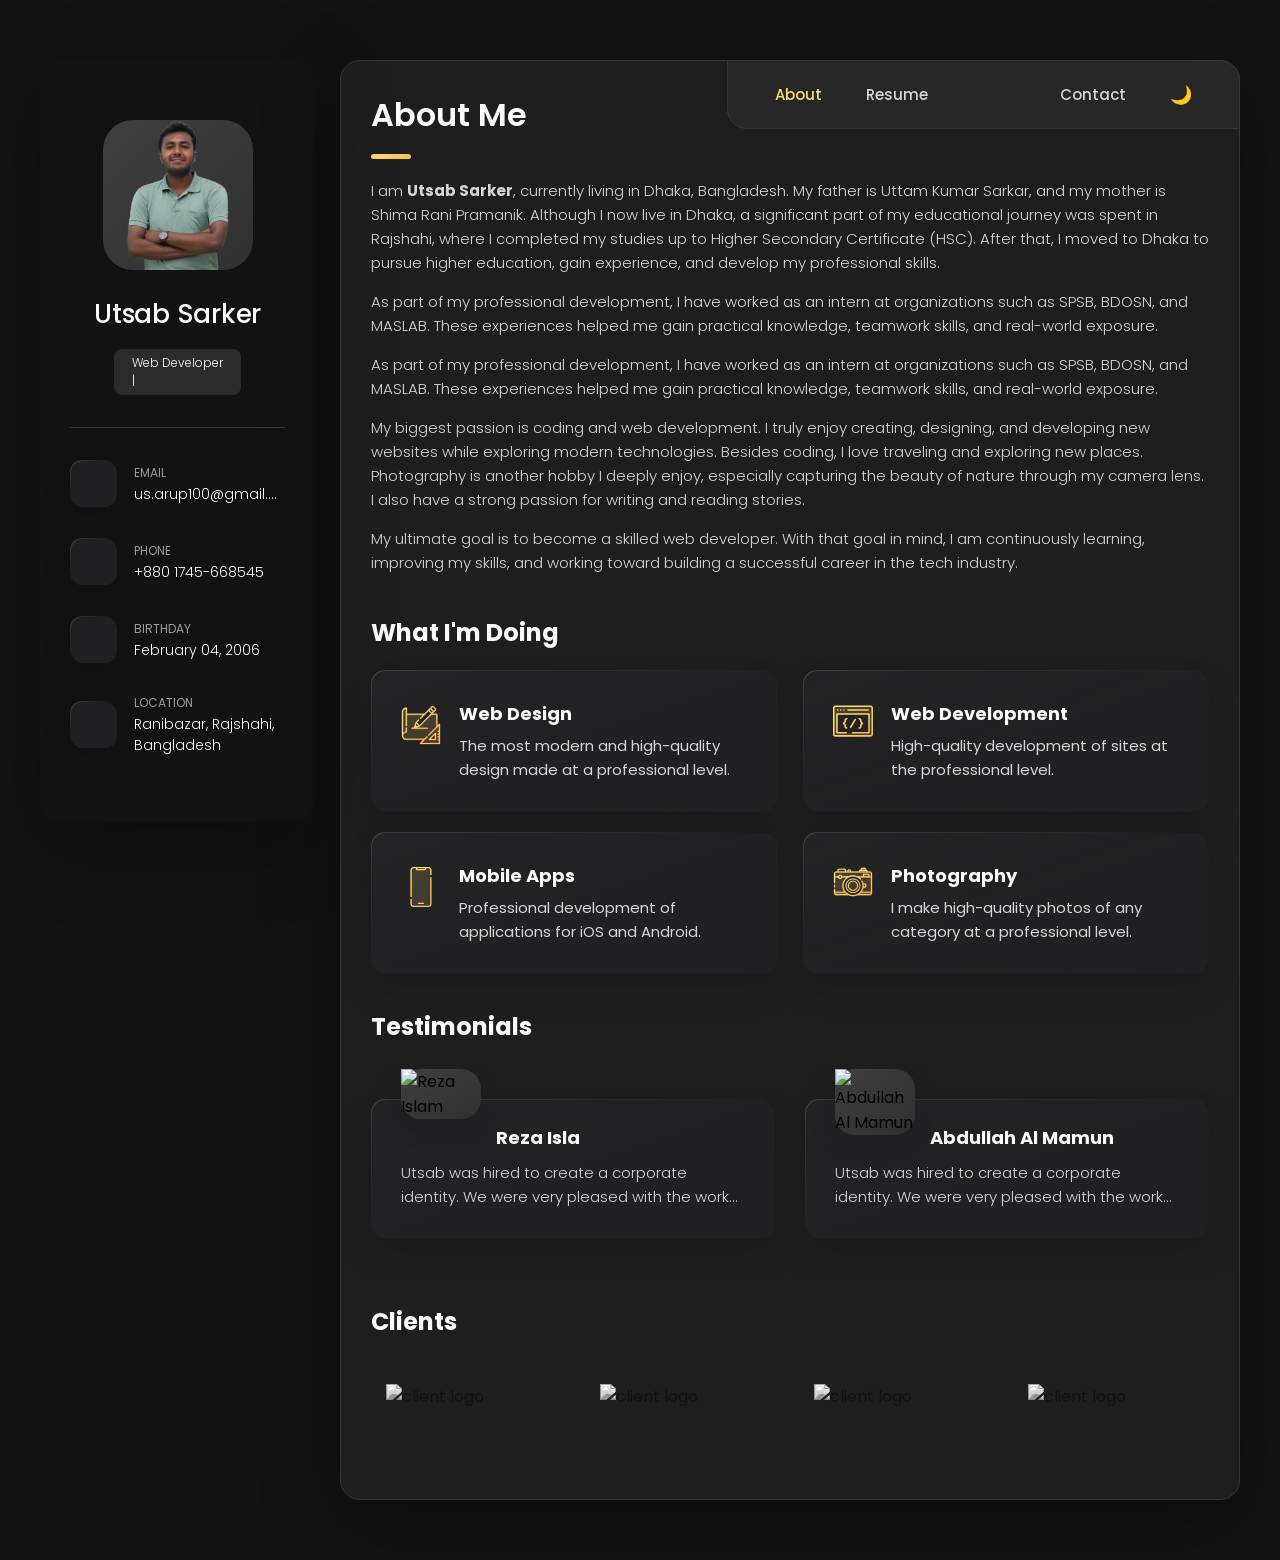
==== commit 8ea76c70: "Update index.html" ====
--- a/index.html
+++ b/index.html
@@ -50,7 +50,10 @@
         <div class="info-content">
           <h1 class="name" title="Utsab Sarker">Utsab Sarker</h1>
 
-          <p class="title">Web developer</p>
+          <p class="title">
+  <span id="typing-text"></span>
+  <span class="cursor">|</span>
+          </p>
         </div>
 
         <button class="info_more-btn" data-sidebar-btn>
@@ -607,8 +610,16 @@
             
 
 
-<li class="timeline-item">
-              <h4 class="h4 timeline-item-title">Agamir Shomoy Career Club</h4>
+<li class="timeline-item"><h4 class="h4 timeline-item-title" 
+  style="display: flex; align-items: center; gap: 8px;"> <a href="https://www.agamirsomoy.com/" target="_blank"
+       style="display: flex; align-items: center; gap: 8px; text-decoration: none; color: inherit;">
+
+      <img 
+       src="https://www.agamirsomoy.com/_next/static/media/career-club.fa63c918.jpeg" 
+        alt="Carrier Club Logo"
+        style="width: 22px; height: 22px; border-radius: 50%; object-fit: cover;"
+      > Agamir Shomoy Career Club </a> </h4>
+
               <span>• May 22, 2026 - Present</span>
 <div class="grade-box">
   <h5 class="h5 timeline-item-subtitle">Member</h5>
@@ -1332,6 +1343,56 @@
   }
 }
   </script>
+
+  <script>
+  const words = [
+    "Web Developer",
+    "Photographer",
+    "Writer",
+    "Traveler"
+  ];
+
+  let wordIndex = 0;
+  let charIndex = 0;
+  let isDeleting = false;
+
+  const typingText = document.getElementById("typing-text");
+
+  function typeEffect() {
+
+    const currentWord = words[wordIndex];
+
+    if (!isDeleting) {
+      typingText.textContent = currentWord.substring(0, charIndex + 1);
+      charIndex++;
+
+      if (charIndex === currentWord.length) {
+        isDeleting = true;
+
+        setTimeout(typeEffect, 1500);
+        return;
+      }
+
+    } else {
+
+      typingText.textContent = currentWord.substring(0, charIndex - 1);
+      charIndex--;
+
+      if (charIndex === 0) {
+        isDeleting = false;
+        wordIndex = (wordIndex + 1) % words.length;
+      }
+    }
+
+    const speed = isDeleting ? 80 : 120;
+
+    setTimeout(typeEffect, speed);
+  }
+
+  typeEffect();
+</script>
+
+</body>
   
 </body>
 
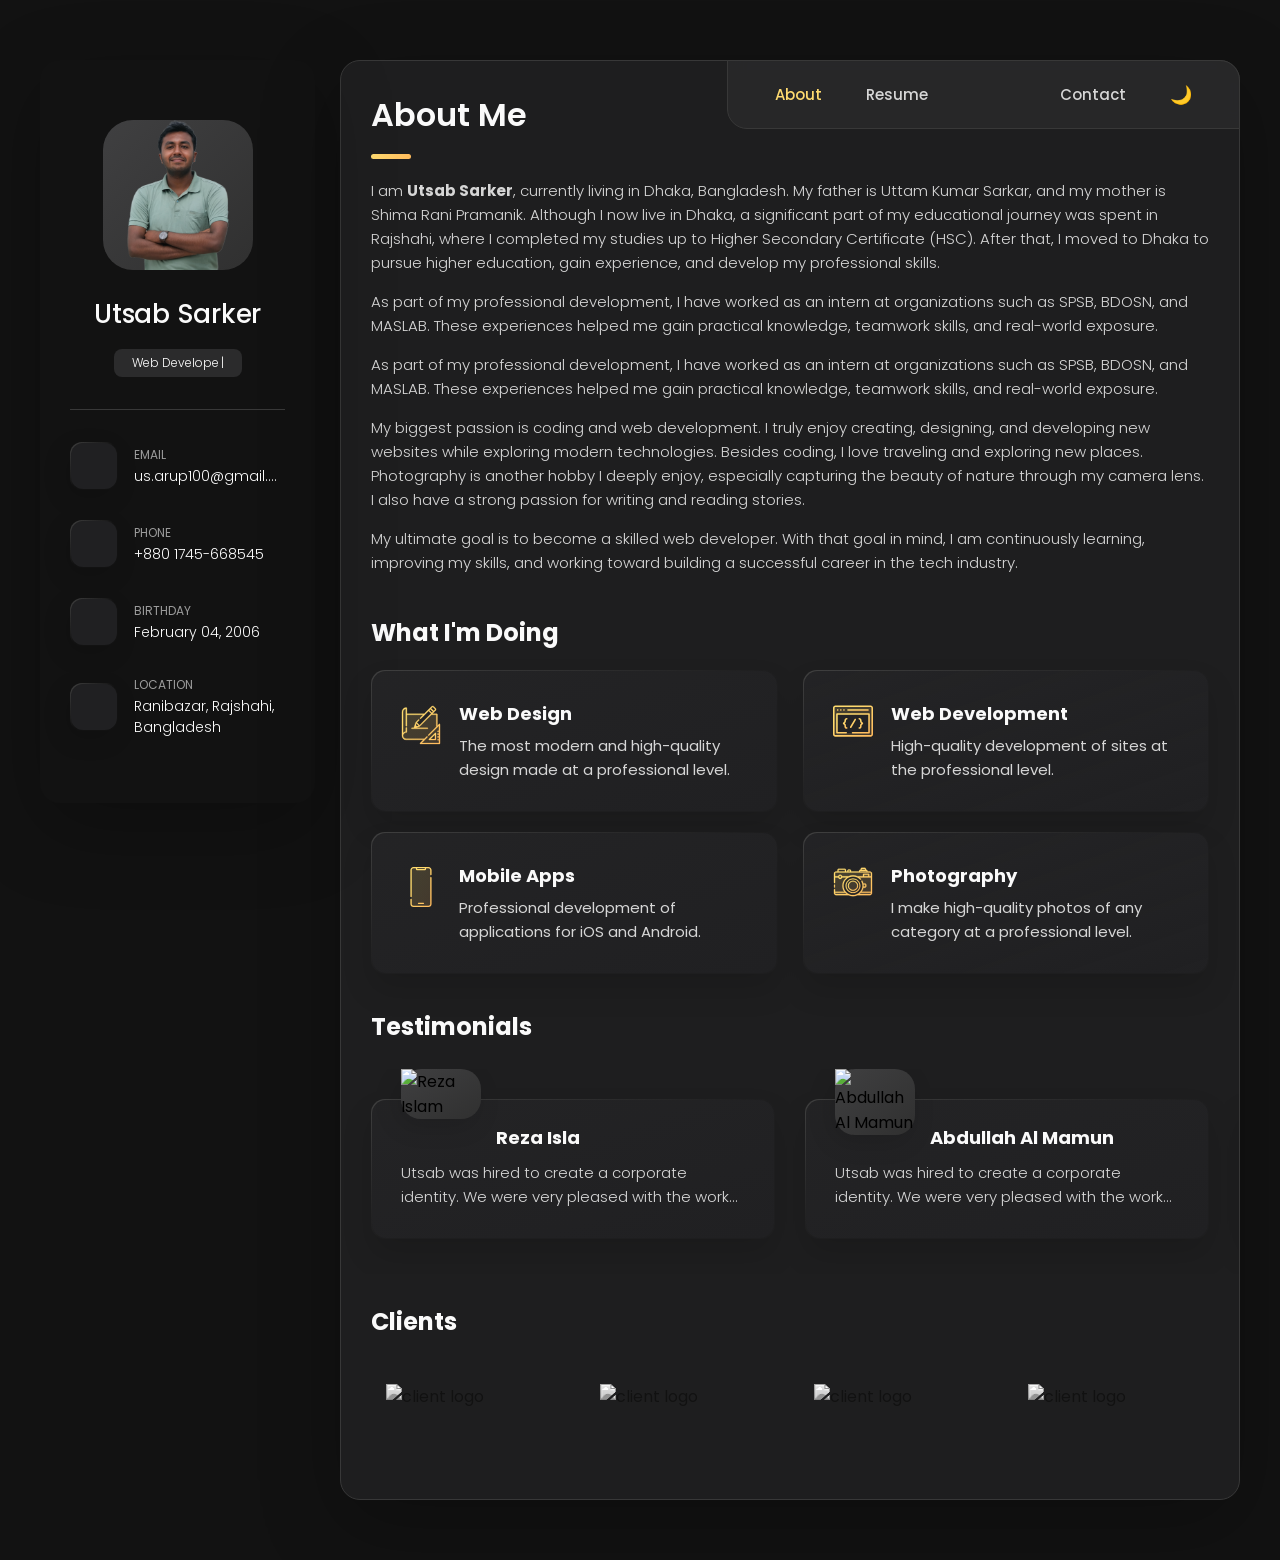
==== commit 883a9e99: "Update index.html" ====
--- a/index.html
+++ b/index.html
@@ -1384,7 +1384,7 @@
       }
     }
 
-    const speed = isDeleting ? 80 : 120;
+    const speed = isDeleting ? 100 : 120;
 
     setTimeout(typeEffect, speed);
   }
--- a/assets/css/style.css
+++ b/assets/css/style.css
@@ -355,6 +355,24 @@
   width: max-content;
   padding: 3px 12px;
   border-radius: 8px;
+
+  display: flex;
+  align-items: center;
+}
+
+.cursor {
+  margin-left: 2px;
+  animation: blink 1s infinite;
+}
+
+@keyframes blink {
+  0%, 50% {
+    opacity: 1;
+  }
+
+  51%, 100% {
+    opacity: 0;
+  }
 }
 
 .info_more-btn {
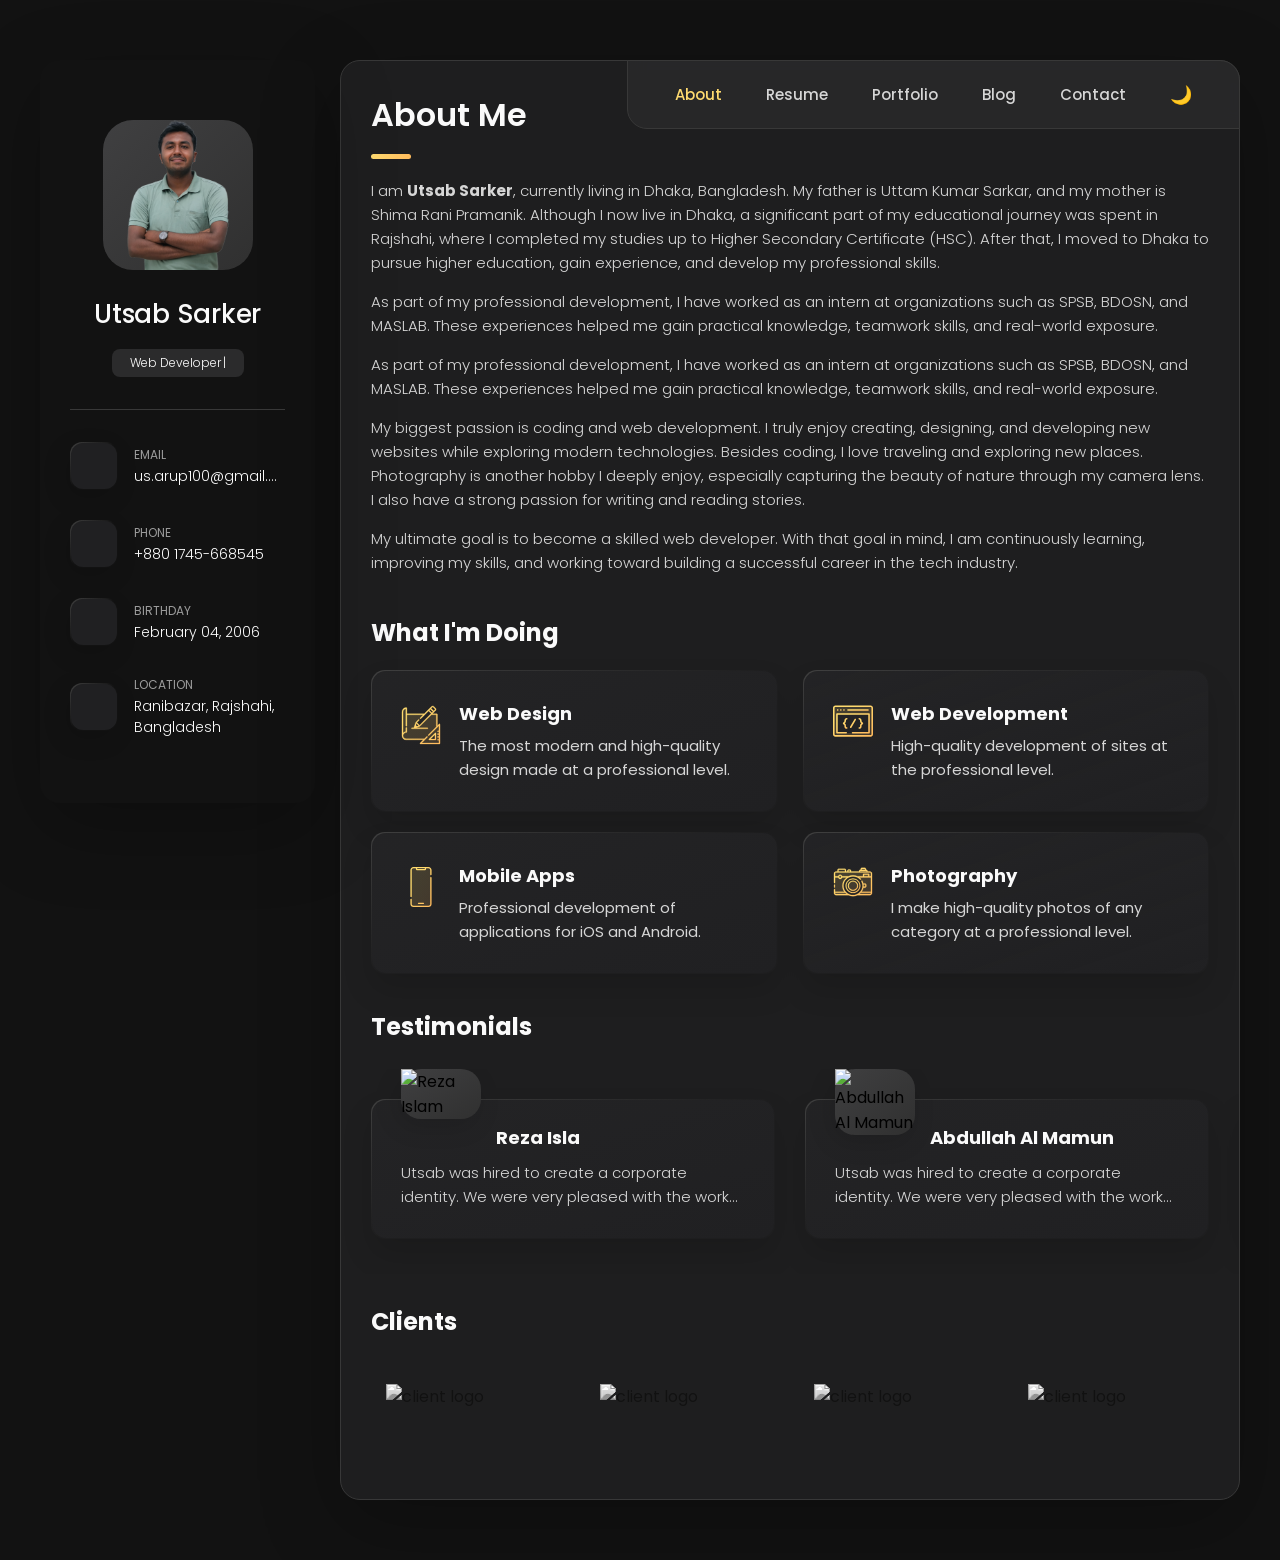
==== commit 60c0fde1: "Update index.html" ====
--- a/index.html
+++ b/index.html
@@ -173,39 +173,34 @@
       -->
 
       <nav class="navbar">
-
-        <ul class="navbar-list">
-
-          <li class="navbar-item">
-            <button class="navbar-link  active" data-nav-link>About</button>
-          </li>
-
-          <li class="navbar-item">
-            <button class="navbar-link" data-nav-link>Resume</button>
-          </li>
-
-          <li class="navbar-item">
-            <button class="navbar-link" data-nav-link></button>
-          </li>
-
-          <li class="navbar-item">
-            <button class="navbar-link" data-nav-link></button>
-          </li>
-
-          <li class="navbar-item">
-            <button class="navbar-link" data-nav-link>Contact</button>
-          </li>
-
-          <li class="navbar-item">
-  <button class="navbar-link" id="themeBtn" onclick="toggleTheme()">
-    🌙
-  </button>
-          </li>
-
-        </ul>
-
+  <ul class="navbar-list">
+
+    <li class="navbar-item">
+      <a href="index" class="navbar-link active">About</a>
+    </li>
+
+    <li class="navbar-item">
+      <a href="resume" class="navbar-link">Resume</a>
+    </li>
+
+    <li class="navbar-item">
+      <a href="portfolio" class="navbar-link">Portfolio</a>
+    </li>
+
+    <li class="navbar-item">
+      <a href="blog" class="navbar-link">Blog</a>
+    </li>
+
+    <li class="navbar-item">
+      <a href="contact" class="navbar-link">Contact</a>
+    </li>
+
+    <li class="navbar-item">
+      <button class="navbar-link" id="themeBtn" onclick="toggleTheme()">🌙</button>
+    </li>
+
+  </ul>
       </nav>
-
 
 
 
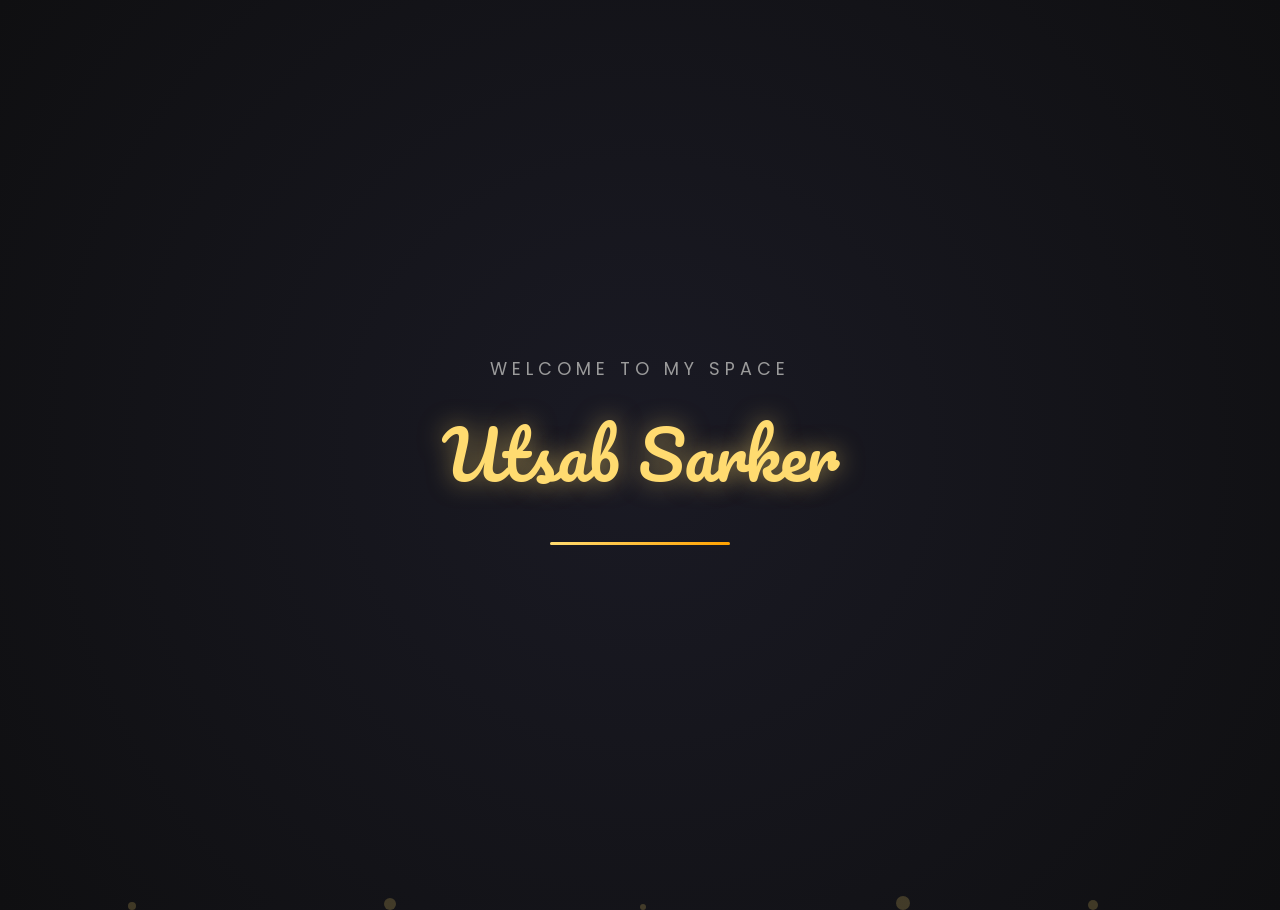
==== commit 752f0210: "Update index.html" ====
--- a/index.html
+++ b/index.html
@@ -1,1394 +1,153 @@
 <!DOCTYPE html>
 <html lang="en">
-
 <head>
   <meta charset="UTF-8">
-  <meta http-equiv="X-UA-Compatible" content="IE=edge">
   <meta name="viewport" content="width=device-width, initial-scale=1.0">
-  <title>Utsab Sarker</title>
-
-  <!--
-    - favicon
-  -->
-  <link rel="shortcut icon" href="./assets/images/Utsab Sarker logo.png" type="image/x-icon">
-
-  <!--
-    - custom css link
-  -->
-  <link rel="stylesheet" href="./assets/css/style.css">
-
-  <!--
-    - google font link
-  -->
+  <title>Welcome - Utsab Sarker</title>
+  
   <link rel="preconnect" href="https://fonts.googleapis.com">
   <link rel="preconnect" href="https://fonts.gstatic.com" crossorigin>
-  <link href="https://fonts.googleapis.com/css2?family=Poppins:wght@300;400;500;600&display=swap" rel="stylesheet">
-</head>
-
-  
-
-<body>
-
-  <!--
-    - #MAIN
-  -->
-
-  <main>
-
-    <!--
-      - #SIDEBAR
-    -->
-
-    <aside class="sidebar" data-sidebar>
-
-      <div class="sidebar-info">
-
-        <figure class="avatar-box">
-          <img src="./assets/images/Utsab Sarker.png" alt="Utsab Sarker" width="80">
-        </figure>
-
-        <div class="info-content">
-          <h1 class="name" title="Utsab Sarker">Utsab Sarker</h1>
-
-          <p class="title">
-  <span id="typing-text"></span>
-  <span class="cursor">|</span>
-          </p>
-        </div>
-
-        <button class="info_more-btn" data-sidebar-btn>
-          <span>Show Contacts</span>
-
-          <ion-icon name="chevron-down"></ion-icon>
-        </button>
-
-      </div>
-
-      <div class="sidebar-info_more">
-
-        <div class="separator"></div>
-
-        <ul class="contacts-list">
-
-          <li class="contact-item">
-
-            <div class="icon-box">
-              <ion-icon name="mail-outline"></ion-icon>
-            </div>
-
-            <div class="contact-info">
-              <p class="contact-title">Email</p>
-
-              <a href="mailto:us.arup100@gmail.com" class="contact-link">us.arup100@gmail.com</a>
-            </div>
-
-          </li>
-
-          <li class="contact-item">
-
-            <div class="icon-box">
-              <ion-icon name="phone-portrait-outline"></ion-icon>
-            </div>
-
-            <div class="contact-info">
-              <p class="contact-title">Phone</p>
-
-              <a href="tel:+8801745668545" class="contact-link">+880 1745-668545</a>
-            </div>
-
-          </li>
-
-          <li class="contact-item">
-
-            <div class="icon-box">
-              <ion-icon name="calendar-outline"></ion-icon>
-            </div>
-
-            <div class="contact-info">
-              <p class="contact-title">Birthday</p>
-
-              <time datetime="2006-02-04">February 04, 2006</time>
-            </div>
-
-          </li>
-
-          <li class="contact-item">
-
-            <div class="icon-box">
-              <ion-icon name="location-outline"></ion-icon>
-            </div>
-
-            <div class="contact-info">
-              <p class="contact-title">Location</p>
-
-              <address>Ranibazar, Rajshahi, Bangladesh</address>
-            </div>
-
-          </li>
-
-        </ul>
-
-        <div class="separator"></div>
-
-        <ul class="social-list">
-
-          <li class="social-item">
-            <a href="https://www.facebook.com/share/14fmXNgjrkP/" class="social-link">
-              <ion-icon name="logo-facebook"></ion-icon>
-            </a>
-          </li>
-
-          
-
-          <li class="social-item">
-            <a href="https://www.instagram.com/_sarker_utsab_/" class="social-link">
-              <ion-icon name="logo-instagram"></ion-icon>
-            </a>
-          </li>
-
-          <li class="social-item">
-            <a href="https://wa.me/8801745668545" class="social-link">
-              <ion-icon name="logo-whatsapp"></ion-icon>
-            </a>
-          </li>
-
-        </ul>
-
-      </div>
-
-    </aside>
-
-
-
-
-
-    <!--
-      - #main-content
-    -->
-
-    <div class="main-content">
-
-      <!--
-        - #NAVBAR
-      -->
-
-      <nav class="navbar">
-  <ul class="navbar-list">
-
-    <li class="navbar-item">
-      <a href="index" class="navbar-link active">About</a>
-    </li>
-
-    <li class="navbar-item">
-      <a href="resume" class="navbar-link">Resume</a>
-    </li>
-
-    <li class="navbar-item">
-      <a href="portfolio" class="navbar-link">Portfolio</a>
-    </li>
-
-    <li class="navbar-item">
-      <a href="blog" class="navbar-link">Blog</a>
-    </li>
-
-    <li class="navbar-item">
-      <a href="contact" class="navbar-link">Contact</a>
-    </li>
-
-    <li class="navbar-item">
-      <button class="navbar-link" id="themeBtn" onclick="toggleTheme()">🌙</button>
-    </li>
-
-  </ul>
-      </nav>
-
-
-
-
-      <!--
-        - #ABOUT
-      -->
-
-      <article class="about  active" data-page="about">
-
-        <header>
-          <h2 class="h2 article-title">About me</h2>
-        </header>
-
-        <section class="about-text">
-          <p>
-            I am <b>Utsab Sarker</b>, currently living in Dhaka, Bangladesh. My father is Uttam Kumar Sarkar, and my mother is Shima Rani Pramanik. Although I now live in Dhaka, a significant part of my educational journey was spent in Rajshahi, where I completed my studies up to Higher Secondary Certificate (HSC). After that, I moved to Dhaka to pursue higher education, gain experience, and develop my professional skills.
-          </p>
-
-          <p>
-            As part of my professional development, I have worked as an intern at organizations such as SPSB, BDOSN, and MASLAB. These experiences helped me gain practical knowledge, teamwork skills, and real-world exposure.
-          </p>
-
-          <p>As part of my professional development, I have worked as an intern at organizations such as SPSB, BDOSN, and MASLAB. These experiences helped me gain practical knowledge, teamwork skills, and real-world exposure.</p>
-       
-<p>My biggest passion is coding and web development. I truly enjoy creating, designing, and developing new websites while exploring modern technologies. Besides coding, I love traveling and exploring new places. Photography is another hobby I deeply enjoy, especially capturing the beauty of nature through my camera lens. I also have a strong passion for writing and reading stories.</p>
-
-<p>My ultimate goal is to become a skilled web developer. With that goal in mind, I am continuously learning, improving my skills, and working toward building a successful career in the tech industry.</p>
-          
-        </section>
-
-
-        <!--
-          - service
-        -->
-
-        <section class="service">
-
-          <h3 class="h3 service-title">What i'm doing</h3>
-
-          <ul class="service-list">
-
-            <li class="service-item">
-
-              <div class="service-icon-box">
-                <img src="./assets/images/icon-design.svg
-                " alt="design icon" width="40">
-              </div>
-
-              <div class="service-content-box">
-                <h4 class="h4 service-item-title">Web design</h4>
-
-                <p class="service-item-text">
-                  The most modern and high-quality design made at a professional level.
-                </p>
-              </div>
-
-            </li>
-
-            <li class="service-item">
-
-              <div class="service-icon-box">
-                <img src="./assets/images/icon-dev.svg" alt="Web development icon" width="40">
-              </div>
-
-              <div class="service-content-box">
-                <h4 class="h4 service-item-title">Web development</h4>
-
-                <p class="service-item-text">
-                  High-quality development of sites at the professional level.
-                </p>
-              </div>
-
-            </li>
-
-            <li class="service-item">
-
-              <div class="service-icon-box">
-                <img src="./assets/images/icon-app.svg" alt="mobile app icon" width="40">
-              </div>
-
-              <div class="service-content-box">
-                <h4 class="h4 service-item-title">Mobile apps</h4>
-
-                <p class="service-item-text">
-                  Professional development of applications for iOS and Android.
-                </p>
-              </div>
-
-            </li>
-
-            <li class="service-item">
-
-              <div class="service-icon-box">
-                <img src="./assets/images/icon-photo.svg" alt="camera icon" width="40">
-              </div>
-
-              <div class="service-content-box">
-                <h4 class="h4 service-item-title">Photography</h4>
-
-                <p class="service-item-text">
-                  I make high-quality photos of any category at a professional level.
-                </p>
-              </div>
-
-            </li>
-
-          </ul>
-
-        </section>
-
-
-        <!--
-          - testimonials
-        -->
-
-        <section class="testimonials">
-
-          <h3 class="h3 testimonials-title">Testimonials</h3>
-
-          <ul class="testimonials-list has-scrollbar">
-
-            <li class="testimonials-item">
-              <div class="content-card" data-testimonials-item>
-
-                <figure class="testimonials-avatar-box">
-                  <img src="./assets/images/avatar-1.png" alt="Reza Islam" width="60" data-testimonials-avatar>
-                </figure>
-
-                <h4 class="h4 testimonials-item-title" data-testimonials-title>Reza Isla</h4>
-
-                <div class="testimonials-text" data-testimonials-text>
-                  <p>
-                    Utsab was hired to create a corporate identity. We were very pleased with the work done. He has a
-                    lot of experience
-                    and is very concerned about the needs of client.   </p>
-                </div>
-
-              </div>
-            </li>
-
-            <li class="testimonials-item">
-              <div class="content-card" data-testimonials-item>
-
-                <figure class="testimonials-avatar-box">
-                  <img src="./assets/images/avatar-2.png" alt="Abdullah Al Mamun" width="60" data-testimonials-avatar>
-                </figure>
-
-                <h4 class="h4 testimonials-item-title" data-testimonials-title>Abdullah Al Mamun</h4>
-
-                <div class="testimonials-text" data-testimonials-text>
-                  <p>
-                    Utsab was hired to create a corporate identity. We were very pleased with the work done. He has a
-                    lot of experience
-                    and is very concerned about the needs of client. 
-                  </p>
-                </div>
-
-              </div>
-            </li>
-
-            <li class="testimonials-item">
-              <div class="content-card" data-testimonials-item>
-
-                <figure class="testimonials-avatar-box">
-                  <img src="./assets/images/avatar-3.png" alt="Md. Mursalin Pervez" width="60" data-testimonials-avatar>
-                </figure>
-
-                <h4 class="h4 testimonials-item-title" data-testimonials-title>Md. Mursalin Pervez</h4>
-
-                <div class="testimonials-text" data-testimonials-text>
-                  <p>
-                    Utsab was hired to create a corporate identity. We were very pleased with the work done. He has a
-                    lot of experience
-                    and is very concerned about the needs of client. 
-                  </p>
-                </div>
-
-              </div>
-            </li>
-
-
-          </ul>
-
-        </section>
-
-
-        <!--
-          - testimonials modal
-        -->
-
-        <div class="modal-container" data-modal-container>
-
-          <div class="overlay" data-overlay></div>
-
-          <section class="testimonials-modal">
-
-            <button class="modal-close-btn" data-modal-close-btn>
-              <ion-icon name="close-outline"></ion-icon>
-            </button>
-
-            <div class="modal-img-wrapper">
-              <figure class="modal-avatar-box">
-                <img src="./assets/images/avatar-1.png" alt="Daniel lewis" width="80" data-modal-img>
-              </figure>
-
-              <img src="./assets/images/icon-quote.svg" alt="quote icon">
-            </div>
-
-            <div class="modal-content">
-
-              <h4 class="h3 modal-title" data-modal-title>Daniel lewis</h4>
-
-              <time datetime="2021-06-14">14 June, 2021</time>
-
-              <div data-modal-text>
-                <p>
-                  Richard was hired to create a corporate identity. We were very pleased with the work done. She has a
-                  lot of experience
-                  and is very concerned about the needs of client. Lorem ipsum dolor sit amet, ullamcous cididt
-                  consectetur adipiscing
-                  elit, seds do et eiusmod tempor incididunt ut laborels dolore magnarels alia.
-                </p>
-              </div>
-
-            </div>
-
-          </section>
-
-        </div>
-
-
-        <!--
-          - clients
-        -->
-
-        <section class="clients">
-
-          <h3 class="h3 clients-title">Clients</h3>
-
-          <ul class="clients-list has-scrollbar">
-
-            <li class="clients-item">
-              <a href="#">
-                <img src="./assets/images/logo-1-color.png" alt="client logo">
-              </a>
-            </li>
-
-            <li class="clients-item">
-              <a href="#">
-                <img src="./assets/images/logo-2-color.png" alt="client logo">
-              </a>
-            </li>
-
-            <li class="clients-item">
-              <a href="#">
-                <img src="./assets/images/logo-3-color.png" alt="client logo">
-              </a>
-            </li>
-
-            <li class="clients-item">
-              <a href="#">
-                <img src="./assets/images/logo-4-color.png" alt="client logo">
-              </a>
-            </li>
-
-            <li class="clients-item">
-              <a href="#">
-                <img src="./assets/images/logo-5-color.png" alt="client logo">
-              </a>
-            </li>
-
-            <li class="clients-item">
-              <a href="#">
-                <img src="./assets/images/logo-6-color.png" alt="client logo">
-              </a>
-            </li>
-
-          </ul>
-
-        </section>
-
-      </article>
-
-
-
-
-
-      <!--
-        - #RESUME
-      -->
-
-      <article class="resume" data-page="resume">
-
-        <header>
-          <h2 class="h2 article-title">Resume</h2>
-        </header>
-
-        <section class="timeline">
-
-          <div class="title-wrapper">
-            <div class="icon-box">
-              <ion-icon name="book-outline"></ion-icon>
-            </div>
-
-            <h3 class="h3">Education</h3>
-          </div>
-
-          <ol class="timeline-list">
-            
-            <li class="timeline-item">
-
-              <h4 class="h4 timeline-item-title"> 🎓 Higher secondary School Certificate (HSC) </h4>
-<h5 class="h5 timeline-item-subtitle">
-              𖠿 Rajshahi Govt. Model School & College, Rajshahi</h5>
-              <div class="grade-box">
-  <h5 class="h5 timeline-item-subtitle">
-    ✍︎ Grade <span class="grade-score"> 4.83</span> Out of 5.00
-  </h5>
-              </div>
-
-              <span>2022-2024</span>
-
-              <p class="timeline-text">
-                Nemo enims ipsam voluptatem, blanditiis praesentium voluptum delenit atque corrupti, quos dolores et
-                quas molestias
-                exceptur.
-              </p>
-
-            </li>
-
-            <li class="timeline-item">
-
-              <h4 class="h4 timeline-item-title">🎓 secondary School Certificate (SSC) </h4>
-<h5 class="h5 timeline-item-subtitle">𖠿 Kaligram Dodangi High School, Manda, Naogaon</h5>
-              <div class="grade-box">
-  <h5 class="h5 timeline-item-subtitle">
-    ✍︎ Grade <span class="grade-score">5.00</span> Out of 5.00
-  </h5>
-              </div>
-              <span>2020-2022</span>
-
-              <p class="timeline-text">
-                Nemo enims ipsam voluptatem, blanditiis praesentium voluptum delenit atque corrupti, quos dolores et
-                quas molestias
-                exceptur.
-              </p>
-
-            </li>
-
-            <li class="timeline-item">
-
-              <h4 class="h4 timeline-item-title">🎓 Junior School Certificate (JSC)</h4>
-              <h5 class="h5 timeline-item-subtitle">𖠿 Kaligram Dodangi High School, Manda, Naogaon</h5>
-              <div class="grade-box">
-  <h5 class="h5 timeline-item-subtitle">
-   ✍︎ Grade <span class="grade-score">5.00</span> Out of 5.00
-  </h5>
-              </div>
-              <span>2017-2019</span>
-
-              <p class="timeline-text">
-                After completing my Primary School Certificate (PSC) examination, I was admitted to Kaligram Dodangi High School in Class Six. I continued my studies there up to Class Eight. Afterwards, I appeared in the Junior School Certificate (JSC) examination and successfully passed it.
-              </p>
-
-            </li>
-
-            <li class="timeline-item">
-
-              <h4 class="h4 timeline-item-title">🎓 Primary School Certificate (PSC)</h4>
-              <h5 class="h5 timeline-item-subtitle">𖠿 Kaligram Kirtoli Government Primary School, Manda, Naogaon</h5>
-              <div class="grade-box">
-  <h5 class="h5 timeline-item-subtitle">
-   ✍︎ Grade <span class="grade-score">5.00</span> Out of 5.00
-  </h5>
-              </div>
-
-              <span>2011-2016</span>
-
-              <p class="timeline-text">
-                I began my educational journey in 2011 by enrolling in the pre-primary class at Boromolluk Government Primary School in my native village. I studied there up to Class Four. Later, I enrolled in Kaligram Kirtoli Government Primary School in a nearby village for Class Five, and from there I completed my Primary School Certificate (PSC) examination.
-              </p>
-
-            </li>
-
-          </ol>
-
-        </section>
-
-        <section class="timeline">
-
-          <div class="title-wrapper">
-            <div class="icon-box">
-              <ion-icon name="book-outline"></ion-icon>
-            </div>
-
-            <h3 class="h3">Clubs & Organizations</h3>
-          </div>
-
-          <ol class="timeline-list">
-
-            
-
-
-<li class="timeline-item"><h4 class="h4 timeline-item-title" 
-  style="display: flex; align-items: center; gap: 8px;"> <a href="https://www.agamirsomoy.com/" target="_blank"
-       style="display: flex; align-items: center; gap: 8px; text-decoration: none; color: inherit;">
-
-      <img 
-       src="https://www.agamirsomoy.com/_next/static/media/career-club.fa63c918.jpeg" 
-        alt="Carrier Club Logo"
-        style="width: 22px; height: 22px; border-radius: 50%; object-fit: cover;"
-      > Agamir Shomoy Career Club </a> </h4>
-
-              <span>• May 22, 2026 - Present</span>
-<div class="grade-box">
-  <h5 class="h5 timeline-item-subtitle">Member</h5>
-              </div>
-<p class="timeline-text">
-                Recently, I joined Agamir Shomoy Career Club, a platform dedicated to guiding and empowering young people through career-focused seminars, training sessions, and skill development activities. Through this club, I hope to gain proper career guidance, enhance my communication and leadership abilities, and prepare myself as a skilled and capable individual for the future.              </p>
-</li>
-
-<li class="timeline-item"><h4 class="h4 timeline-item-title" 
-  style="display: flex; align-items: center; gap: 8px;"> <a href="https://maslab.org/" target="_blank"
-       style="display: flex; align-items: center; gap: 8px; text-decoration: none; color: inherit;">
-
-      <img 
-       src="https://maslab.org/wp-content/uploads/2024/03/MASLab-Logo-1-1.png" 
-        alt="MASLab Logo"
-        style="width: 22px; height: 22px; border-radius: 50%; object-fit: cover;"
-      > Maqsudul Alam Science Laboratory (MASLab) </a> </h4>
-
-              <span>• July 01, 2025 - Present</span>
-<div class="grade-box">
-  <h5 class="h5 timeline-item-subtitle">Volunteer</h5>
-              </div>
-</li>
-
-
-<li class="timeline-item">
-
-  <h4 class="h4 timeline-item-title" 
-      style="display: flex; align-items: center; gap: 8px;">
-
-    <a href="https://www.bdosn.org/" target="_blank"
-       style="display: flex; align-items: center; gap: 8px; text-decoration: none; color: inherit;">
-
-      <img 
-        src="https://www.bdosn.org/images/bdosn-logo-128.png" 
-        alt="BdOSN Logo"
-        style="width: 22px; height: 22px; border-radius: 50%; object-fit: cover;"
-      >Bangladesh Open Source Network (BdOSN)
-
-    </a>
-
-  </h4>
-
-  <span>• July 01, 2025 - Present</span>
-
-  <div class="grade-box">
-    <h5 class="h5 timeline-item-subtitle">Volunteer</h5>
-  </div>
-
-</li>
-
-<li class="timeline-item"><h4 class="h4 timeline-item-title" 
-  style="display: flex; align-items: center; gap: 8px;"> <a href="https://spsb.org/" target="_blank"
-       style="display: flex; align-items: center; gap: 8px; text-decoration: none; color: inherit;">
-
-      <img 
-       src="https://spsb.org/wp-content/uploads/2023/12/Unknown-removebg-preview.png" 
-        alt="SPSB Logo"
-        style="width: 22px; height: 22px; border-radius: 50%; object-fit: cover;"
-      > Society for the Popularization of Science, Bangladesh (SPSB) </a> </h4>
-  
-              <span>• July 01, 2025 - Present</span>
-<div class="grade-box">
-  <h5 class="h5 timeline-item-subtitle">Volunteer</h5>
-              </div>
-
-<p class="timeline-text">
-                 After coming to Dhaka, I became involved as a volunteer with Bondhushava as well as several other organizations, including SPSB, BDOSN, and MASLAB. By participating in various activities and programs, I have been working to develop my skills in communication, leadership, teamwork, and organizational abilities.              </p>
-            </li>
-
-<li class="timeline-item"><h4 class="h4 timeline-item-title" 
-  style="display: flex; align-items: center; gap: 8px;"> <a href="https://www.bondhushava.com/" target="_blank"
-       style="display: flex; align-items: center; gap: 8px; text-decoration: none; color: inherit;">
-
-      <img 
-       src="https://encrypted-tbn0.gstatic.com/images?q=tbn:ANd9GcQYVoxdGE3XfP49zUA-AySViB1J1dc1CEkbMA&s" 
-        alt="Bondhushava Logo"
-        style="width: 22px; height: 22px; border-radius: 50%; object-fit: cover;"
-      >
-
-      Prothom Alo Bondhushava, Dhaka Mahanagar
-
-    </a>
-
-  </h4>
-
-              <span>• July 01, 2025 - Present</span>
-<div class="grade-box">
-  <h5 class="h5 timeline-item-subtitle">General Member</h5>
-              </div>
-
-<p class="timeline-text">
-                In mid-2025, I moved to Dhaka and became directly involved with Prothom Alo Bondhushava, Dhaka Mahanagar. Since then, I have actively participated in various organizational, cultural, and social activities, continuing my engagement in volunteer work, event management, and community-focused initiatives.              </p>
-            </li>
-
-<li class="timeline-item">
-
-  <h4 class="h4 timeline-item-title" 
-      style="display: flex; align-items: center; gap: 8px;">
-
-    <a href="https://pabsraj.wordpress.com/" target="_blank"
-       style="display: flex; align-items: center; gap: 8px; text-decoration: none; color: inherit;">
-
-      <img 
-        src="https://pabsraj.wordpress.com/wp-content/uploads/2024/09/cropped-picsart_24-06-13_12-40-57-801.png" 
-        alt="PABSRaj Logo"
-        style="width: 22px; height: 22px; border-radius: 50%; object-fit: cover;"
-      >Prothom Alo Bondhushava, Rajshahi</a></h4>
-              <span>• January 01, 2025 - December 31, 2025</span>
-<div class="grade-box">
-  <h5 class="h5 timeline-item-subtitle">Vice President</h5>
-              </div>
-  <p>╰──────╮</p>
-<span>• January 01, 2024 - December 31, 2024</span>
-<div class="grade-box">
-  <h5 class="h5 timeline-item-subtitle">General Secretary</h5>
-              </div>
-<p>╰──────╮</p>
-<span>• January 01, 2023 - December 31, 2023</span>
-<div class="grade-box">
-  <h5 class="h5 timeline-item-subtitle">Executive Member </h5>
-              </div>
-
-              <p class="timeline-text">
-                From 2023 to 2025, I actively worked with Prothom Alo Bondhushava, Rajshahi in different terms and positions, contributing to the planning and execution of various organizational and social activities. During this period, I gained experience in organizing cultural programs, volunteer initiatives, literary activities, and social awareness campaigns. Through teamwork, leadership, and coordination, I played a role in making the organization’s activities more engaging and impactful.              </p>
-            </li>
-
-
-          </ol>
-
-        </section>
-
-        <section class="skill">
-
-          <h3 class="h3 skills-title">My skills</h3>
-
-          <ul class="skills-list content-card">
-
-            <li class="skills-item">
-
-              <div class="title-wrapper">
-                <h5 class="h5">Web design</h5>
-                <data value="80">80%</data>
-              </div>
-
-              <div class="skill-progress-bg">
-                <div class="skill-progress-fill" style="width: 80%;"></div>
-              </div>
-
-            </li>
-
-            <li class="skills-item">
-
-              <div class="title-wrapper">
-                <h5 class="h5">Graphic design</h5>
-                <data value="70">70%</data>
-              </div>
-
-              <div class="skill-progress-bg">
-                <div class="skill-progress-fill" style="width: 70%;"></div>
-              </div>
-
-            </li>
-
-            <li class="skills-item">
-
-              <div class="title-wrapper">
-                <h5 class="h5">Branding</h5>
-                <data value="90">90%</data>
-              </div>
-
-              <div class="skill-progress-bg">
-                <div class="skill-progress-fill" style="width: 90%;"></div>
-              </div>
-
-            </li>
-
-            <li class="skills-item">
-
-              <div class="title-wrapper">
-                <h5 class="h5">WordPress</h5>
-                <data value="50">50%</data>
-              </div>
-
-              <div class="skill-progress-bg">
-                <div class="skill-progress-fill" style="width: 50%;"></div>
-              </div>
-
-            </li>
-
-          </ul>
-
-        </section>
-
-      </article>
-
-
-
-
-
-      <!--
-        - #PORTFOLIO
-      -->
-
-      <article class="portfolio" data-page="portfolio">
-
-        <header>
-          <h2 class="h2 article-title">Portfolio</h2>
-        </header>
-
-        <section class="projects">
-
-          <ul class="filter-list">
-
-            <li class="filter-item">
-              <button class="active" data-filter-btn>All</button>
-            </li>
-
-            <li class="filter-item">
-              <button data-filter-btn>Web design</button>
-            </li>
-
-            <li class="filter-item">
-              <button data-filter-btn>Applications</button>
-            </li>
-
-            <li class="filter-item">
-              <button data-filter-btn>Web development</button>
-            </li>
-
-          </ul>
-
-          <div class="filter-select-box">
-
-            <button class="filter-select" data-select>
-
-              <div class="select-value" data-selecct-value>Select category</div>
-
-              <div class="select-icon">
-                <ion-icon name="chevron-down"></ion-icon>
-              </div>
-
-            </button>
-
-            <ul class="select-list">
-
-              <li class="select-item">
-                <button data-select-item>All</button>
-              </li>
-
-              <li class="select-item">
-                <button data-select-item>Web design</button>
-              </li>
-
-              <li class="select-item">
-                <button data-select-item>Applications</button>
-              </li>
-
-              <li class="select-item">
-                <button data-select-item>Web development</button>
-              </li>
-
-            </ul>
-
-          </div>
-
-          <ul class="project-list">
-
-            <li class="project-item  active" data-filter-item data-category="web development">
-              <a href="#">
-
-                <figure class="project-img">
-                  <div class="project-item-icon-box">
-                    <ion-icon name="eye-outline"></ion-icon>
-                  </div>
-
-                  <img src="./assets/images/project-1.jpg" alt="finance" loading="lazy">
-                </figure>
-
-                <h3 class="project-title">Finance</h3>
-
-                <p class="project-category">Web development</p>
-
-              </a>
-            </li>
-
-            <li class="project-item  active" data-filter-item data-category="web development">
-              <a href="#">
-
-                <figure class="project-img">
-                  <div class="project-item-icon-box">
-                    <ion-icon name="eye-outline"></ion-icon>
-                  </div>
-
-                  <img src="./assets/images/project-2.png" alt="orizon" loading="lazy">
-                </figure>
-
-                <h3 class="project-title">Orizon</h3>
-
-                <p class="project-category">Web development</p>
-
-              </a>
-            </li>
-
-            <li class="project-item  active" data-filter-item data-category="web design">
-              <a href="#">
-
-                <figure class="project-img">
-                  <div class="project-item-icon-box">
-                    <ion-icon name="eye-outline"></ion-icon>
-                  </div>
-
-                  <img src="./assets/images/project-3.jpg" alt="fundo" loading="lazy">
-                </figure>
-
-                <h3 class="project-title">Fundo</h3>
-
-                <p class="project-category">Web design</p>
-
-              </a>
-            </li>
-
-            <li class="project-item  active" data-filter-item data-category="applications">
-              <a href="#">
-
-                <figure class="project-img">
-                  <div class="project-item-icon-box">
-                    <ion-icon name="eye-outline"></ion-icon>
-                  </div>
-
-                  <img src="./assets/images/project-4.png" alt="brawlhalla" loading="lazy">
-                </figure>
-
-                <h3 class="project-title">Brawlhalla</h3>
-
-                <p class="project-category">Applications</p>
-
-              </a>
-            </li>
-
-            <li class="project-item  active" data-filter-item data-category="web design">
-              <a href="#">
-
-                <figure class="project-img">
-                  <div class="project-item-icon-box">
-                    <ion-icon name="eye-outline"></ion-icon>
-                  </div>
-
-                  <img src="./assets/images/project-5.png" alt="dsm." loading="lazy">
-                </figure>
-
-                <h3 class="project-title">DSM.</h3>
-
-                <p class="project-category">Web design</p>
-
-              </a>
-            </li>
-
-            <li class="project-item  active" data-filter-item data-category="web design">
-              <a href="#">
-
-                <figure class="project-img">
-                  <div class="project-item-icon-box">
-                    <ion-icon name="eye-outline"></ion-icon>
-                  </div>
-
-                  <img src="./assets/images/project-6.png" alt="metaspark" loading="lazy">
-                </figure>
-
-                <h3 class="project-title">MetaSpark</h3>
-
-                <p class="project-category">Web design</p>
-
-              </a>
-            </li>
-
-            <li class="project-item  active" data-filter-item data-category="web development">
-              <a href="#">
-
-                <figure class="project-img">
-                  <div class="project-item-icon-box">
-                    <ion-icon name="eye-outline"></ion-icon>
-                  </div>
-
-                  <img src="./assets/images/project-7.png" alt="summary" loading="lazy">
-                </figure>
-
-                <h3 class="project-title">Summary</h3>
-
-                <p class="project-category">Web development</p>
-
-              </a>
-            </li>
-
-            <li class="project-item  active" data-filter-item data-category="applications">
-              <a href="#">
-
-                <figure class="project-img">
-                  <div class="project-item-icon-box">
-                    <ion-icon name="eye-outline"></ion-icon>
-                  </div>
-
-                  <img src="./assets/images/project-8.jpg" alt="task manager" loading="lazy">
-                </figure>
-
-                <h3 class="project-title">Task Manager</h3>
-
-                <p class="project-category">Applications</p>
-
-              </a>
-            </li>
-
-            <li class="project-item  active" data-filter-item data-category="web development">
-              <a href="#">
-
-                <figure class="project-img">
-                  <div class="project-item-icon-box">
-                    <ion-icon name="eye-outline"></ion-icon>
-                  </div>
-
-                  <img src="./assets/images/project-9.png" alt="arrival" loading="lazy">
-                </figure>
-
-                <h3 class="project-title">Arrival</h3>
-
-                <p class="project-category">Web development</p>
-
-              </a>
-            </li>
-
-          </ul>
-
-        </section>
-
-      </article>
-
-
-
-
-
-      <!--
-        - #BLOG
-      -->
-
-      <article class="blog" data-page="blog">
-
-        <header>
-          <h2 class="h2 article-title">Blog</h2>
-        </header>
-
-        <section class="blog-posts">
-
-          <ul class="blog-posts-list">
-
-            <li class="blog-post-item">
-              <a href="#">
-
-                <figure class="blog-banner-box">
-                  <img src="./assets/images/blog-1.jpg" alt="Design conferences in 2022" loading="lazy">
-                </figure>
-
-                <div class="blog-content">
-
-                  <div class="blog-meta">
-                    <p class="blog-category">Design</p>
-
-                    <span class="dot"></span>
-
-                    <time datetime="2022-02-23">Fab 23, 2022</time>
-                  </div>
-
-                  <h3 class="h3 blog-item-title">Design conferences in 2022</h3>
-
-                  <p class="blog-text">
-                    Veritatis et quasi architecto beatae vitae dicta sunt, explicabo.
-                  </p>
-
-                </div>
-
-              </a>
-            </li>
-
-            <li class="blog-post-item">
-              <a href="#">
-
-                <figure class="blog-banner-box">
-                  <img src="./assets/images/blog-2.jpg" alt="Best fonts every designer" loading="lazy">
-                </figure>
-
-                <div class="blog-content">
-
-                  <div class="blog-meta">
-                    <p class="blog-category">Design</p>
-
-                    <span class="dot"></span>
-
-                    <time datetime="2022-02-23">Fab 23, 2022</time>
-                  </div>
-
-                  <h3 class="h3 blog-item-title">Best fonts every designer</h3>
-
-                  <p class="blog-text">
-                    Sed ut perspiciatis, nam libero tempore, cum soluta nobis est eligendi.
-                  </p>
-
-                </div>
-
-              </a>
-            </li>
-
-            <li class="blog-post-item">
-              <a href="#">
-
-                <figure class="blog-banner-box">
-                  <img src="./assets/images/blog-3.jpg" alt="Design digest #80" loading="lazy">
-                </figure>
-
-                <div class="blog-content">
-
-                  <div class="blog-meta">
-                    <p class="blog-category">Design</p>
-
-                    <span class="dot"></span>
-
-                    <time datetime="2022-02-23">Fab 23, 2022</time>
-                  </div>
-
-                  <h3 class="h3 blog-item-title">Design digest #80</h3>
-
-                  <p class="blog-text">
-                    Excepteur sint occaecat cupidatat no proident, quis nostrum exercitationem ullam corporis suscipit.
-                  </p>
-
-                </div>
-
-              </a>
-            </li>
-
-            <li class="blog-post-item">
-              <a href="#">
-
-                <figure class="blog-banner-box">
-                  <img src="./assets/images/blog-4.jpg" alt="UI interactions of the week" loading="lazy">
-                </figure>
-
-                <div class="blog-content">
-
-                  <div class="blog-meta">
-                    <p class="blog-category">Design</p>
-
-                    <span class="dot"></span>
-
-                    <time datetime="2022-02-23">Fab 23, 2022</time>
-                  </div>
-
-                  <h3 class="h3 blog-item-title">UI interactions of the week</h3>
-
-                  <p class="blog-text">
-                    Enim ad minim veniam, consectetur adipiscing elit, quis nostrud exercitation ullamco laboris nisi.
-                  </p>
-
-                </div>
-
-              </a>
-            </li>
-
-            <li class="blog-post-item">
-              <a href="#">
-
-                <figure class="blog-banner-box">
-                  <img src="./assets/images/blog-5.jpg" alt="The forgotten art of spacing" loading="lazy">
-                </figure>
-
-                <div class="blog-content">
-
-                  <div class="blog-meta">
-                    <p class="blog-category">Design</p>
-
-                    <span class="dot"></span>
-
-                    <time datetime="2022-02-23">Fab 23, 2022</time>
-                  </div>
-
-                  <h3 class="h3 blog-item-title">The forgotten art of spacing</h3>
-
-                  <p class="blog-text">
-                    Maxime placeat, sed do eiusmod tempor incididunt ut labore et dolore magna aliqua.
-                  </p>
-
-                </div>
-
-              </a>
-            </li>
-
-            <li class="blog-post-item">
-              <a href="#">
-
-                <figure class="blog-banner-box">
-                  <img src="./assets/images/blog-6.jpg" alt="Design digest #79" loading="lazy">
-                </figure>
-
-                <div class="blog-content">
-
-                  <div class="blog-meta">
-                    <p class="blog-category">Design</p>
-
-                    <span class="dot"></span>
-
-                    <time datetime="2022-02-23">Fab 23, 2022</time>
-                  </div>
-
-                  <h3 class="h3 blog-item-title">Design digest #79</h3>
-
-                  <p class="blog-text">
-                    Optio cumque nihil impedit uo minus quod maxime placeat, velit esse cillum.
-                  </p>
-
-                </div>
-
-              </a>
-            </li>
-
-          </ul>
-
-        </section>
-
-      </article>
-
-
-
-
-
-      <!--
-        - #CONTACT
-      -->
-
-      <article class="contact" data-page="contact">
-
-        <header>
-          <h2 class="h2 article-title">Contact</h2>
-        </header>
-
-        <section class="mapbox" data-mapbox>
-          <figure>
-            <iframe
-  src="https://www.google.com/maps?q=Ranibazar+Road+Rajshahi&output=embed"
-  width="100%"
-  height="450"
-  style="border:0;"
-  allowfullscreen=""
-  loading="lazy"
-  referrerpolicy="no-referrer-when-downgrade">
-            </iframe>
-          </figure>
-        </section>
-
-        <section class="contact-form">
-
-  <h3 class="h3 form-title">Contact Form</h3>
-
-  <form id="contact-form" action="https://formspree.io/f/xbdbkdgj" method="POST" class="form">
-
-    <div class="input-wrapper">
-      <input type="text" name="fullname" class="form-input"
-        placeholder="Full name" required>
-
-      <input type="email" name="email" class="form-input"
-        placeholder="Email address" required>
-    </div>
-
-    <textarea name="message" class="form-input"
-      placeholder="Your Message" required></textarea>
-
-    <button class="form-btn" type="submit">
-      <ion-icon name="paper-plane"></ion-icon>
-      <span>Send Message</span>
-    </button>
-
-  </form>
-
-</section>
-
-
-      </article>
-
-    </div>
-
-  </main>
-
-
-
-
-
-
-  <!--
-    - custom js link
-  -->
-  <script src="./assets/js/script.js"></script>
-
-  <!--
-    - ionicon link
-  -->
-  <script type="module" src="https://unpkg.com/ionicons@5.5.2/dist/ionicons/ionicons.esm.js"></script>
-  <script nomodule src="https://unpkg.com/ionicons@5.5.2/dist/ionicons/ionicons.js"></script>
-  <!-- SweetAlert2 -->
-<script src="https://cdn.jsdelivr.net/npm/sweetalert2@11"></script>
-
-
+  <link href="https://fonts.googleapis.com/css2?family=Pacifico&family=Poppins:wght@300;400;600&display=swap" rel="stylesheet">
 
   <script>
-function toggleTheme() {
-  document.body.classList.toggle("dark-theme");
-  document.body.classList.toggle("light-theme");
-
-  const btn = document.getElementById("themeBtn");
-
-  if (document.body.classList.contains("dark-theme")) {
-    btn.innerHTML = "☀️";
-  } else {
-    btn.innerHTML = "🌙";
-  }
-}
+    setTimeout(function() {
+      window.location.href = "./Utsab-Home/"; 
+    }, 2500);
   </script>
 
-  <script>
-  const words = [
-    "Web Developer",
-    "Photographer",
-    "Writer",
-    "Traveler"
-  ];
+  <style>
+    body {
+      margin: 0;
+      padding: 0;
+      background: radial-gradient(circle at center, #1a1a24 0%, #0f0f11 100%);
+      display: flex;
+      flex-direction: column;
+      justify-content: center;
+      align-items: center;
+      height: 100vh;
+      overflow: hidden;
+      font-family: 'Poppins', sans-serif;
+      position: relative;
+    }
 
-  let wordIndex = 0;
-  let charIndex = 0;
-  let isDeleting = false;
+    /* ব্যাকগ্রাউন্ড অ্যানিমেশনের জন্য ভাসমান কণা (Particles) */
+    .particle {
+      position: absolute;
+      bottom: -10px;
+      background: rgba(255, 219, 112, 0.2);
+      border-radius: 50%;
+      pointer-events: none;
+      animation: floatUp 3s linear infinite;
+    }
 
-  const typingText = document.getElementById("typing-text");
+    /* বিভিন্ন সাইজের কণার জন্য কাস্টম অ্যানিমেশন */
+    .particle:nth-child(1) { left: 10%; width: 8px; height: 8px; animation-duration: 2.5s; animation-delay: 0.2s; }
+    .particle:nth-child(2) { left: 30%; width: 12px; height: 12px; animation-duration: 3.5s; animation-delay: 0.5s; }
+    .particle:nth-child(3) { left: 50%; width: 6px; height: 6px; animation-duration: 2.8s; animation-delay: 0s; }
+    .particle:nth-child(4) { left: 70%; width: 14px; height: 14px; animation-duration: 4s; animation-delay: 0.8s; }
+    .particle:nth-child(5) { left: 85%; width: 10px; height: 10px; animation-duration: 3.2s; animation-delay: 0.3s; }
 
-  function typeEffect() {
+    /* কন্টেইনার (যা টেক্সটগুলোকে ওপরে রাখবে) */
+    .content-box {
+      position: relative;
+      z-index: 10;
+      text-align: center;
+    }
 
-    const currentWord = words[wordIndex];
+    /* ওয়েলকাম টেক্সটের ডিজাইন ও অ্যানিমেশন */
+    .welcome-text {
+      font-size: 1.1rem;
+      color: #9b9b9b;
+      text-transform: uppercase;
+      letter-spacing: 5px;
+      margin-bottom: 12px;
+      opacity: 0;
+      animation: fadeInDown 0.8s ease-out forwards;
+    }
 
-    if (!isDeleting) {
-      typingText.textContent = currentWord.substring(0, charIndex + 1);
-      charIndex++;
+    /* নামের ডিজাইন ও দোল খাওয়ার অ্যানিমেশন */
+    .loading-name {
+      font-family: 'Pacifico', cursive;
+      font-size: 4.2rem;
+      color: #ffdb70;
+      text-shadow: 0 0 25px rgba(255, 219, 112, 0.5);
+      opacity: 0;
+      display: inline-block;
+      animation: fadeInUp 0.8s ease-out 0.4s forwards, waveAndSwing 2s ease-in-out infinite 1.2s;
+    }
 
-      if (charIndex === currentWord.length) {
-        isDeleting = true;
+    /* প্রিমিয়াম লোডিং বার */
+    .loader-bar {
+      width: 180px;
+      height: 3px;
+      background: rgba(255, 219, 112, 0.1);
+      margin: 30px auto 0;
+      border-radius: 3px;
+      overflow: hidden;
+    }
+    .loader-progress {
+      width: 100%;
+      height: 100%;
+      background: linear-gradient(90deg, #ffdb70, #ffa100);
+      animation: loadTime 2.5s linear forwards;
+      transform-origin: left;
+    }
 
-        setTimeout(typeEffect, 1500);
-        return;
+    /* অ্যানিমেশন কি-ফ্রেমসমূহ */
+    @keyframes floatUp {
+      0% {
+        transform: translateY(0) scale(1);
+        opacity: 0;
       }
-
-    } else {
-
-      typingText.textContent = currentWord.substring(0, charIndex - 1);
-      charIndex--;
-
-      if (charIndex === 0) {
-        isDeleting = false;
-        wordIndex = (wordIndex + 1) % words.length;
+      50% {
+        opacity: 0.8;
+      }
+      100% {
+        transform: translateY(-105vh) scale(0.5);
+        opacity: 0;
       }
     }
 
-    const speed = isDeleting ? 100 : 120;
+    @keyframes fadeInDown {
+      0% { opacity: 0; transform: translateY(-20px); }
+      100% { opacity: 1; transform: translateY(0); }
+    }
 
-    setTimeout(typeEffect, speed);
-  }
+    @keyframes fadeInUp {
+      0% { opacity: 0; transform: translateY(20px); }
+      100% { opacity: 1; transform: translateY(0); }
+    }
 
-  typeEffect();
-</script>
+    @keyframes waveAndSwing {
+      0%, 100% { transform: translateY(0) rotate(0deg); }
+      25% { transform: translateY(-12px) rotate(-4deg); }
+      50% { transform: translateY(0) rotate(0deg); }
+      75% { transform: translateY(12px) rotate(4deg); }
+    }
+
+    @keyframes loadTime {
+      0% { transform: scaleX(0); }
+      100% { transform: scaleX(1); }
+    }
+  </style>
+</head>
+<body>
+
+  <div class="particle"></div>
+  <div class="particle"></div>
+  <div class="particle"></div>
+  <div class="particle"></div>
+  <div class="particle"></div>
+
+  <div class="content-box">
+    <div class="welcome-text">Welcome to my space</div>
+
+    <div class="loading-name">Utsab Sarker</div>
+
+    <div class="loader-bar">
+      <div class="loader-progress"></div>
+    </div>
+  </div>
 
 </body>
-  
-</body>
-
 </html>
